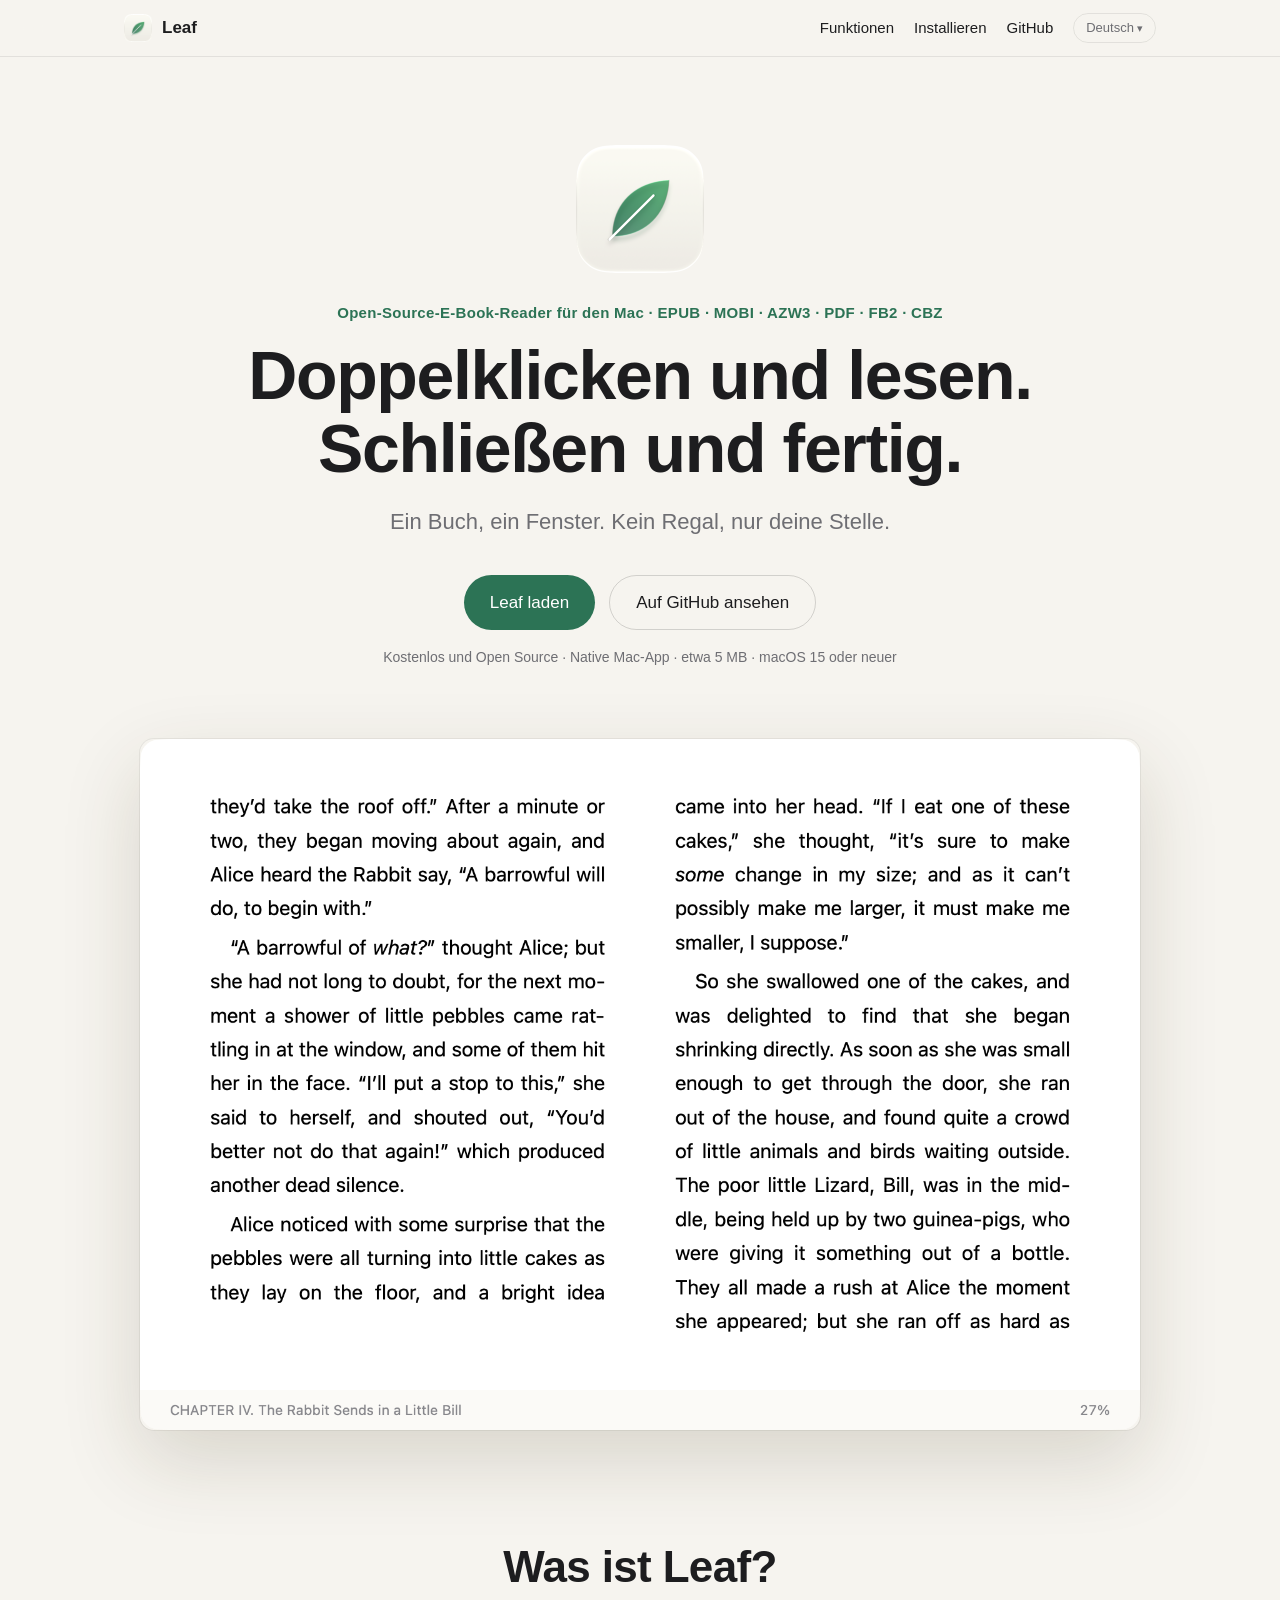
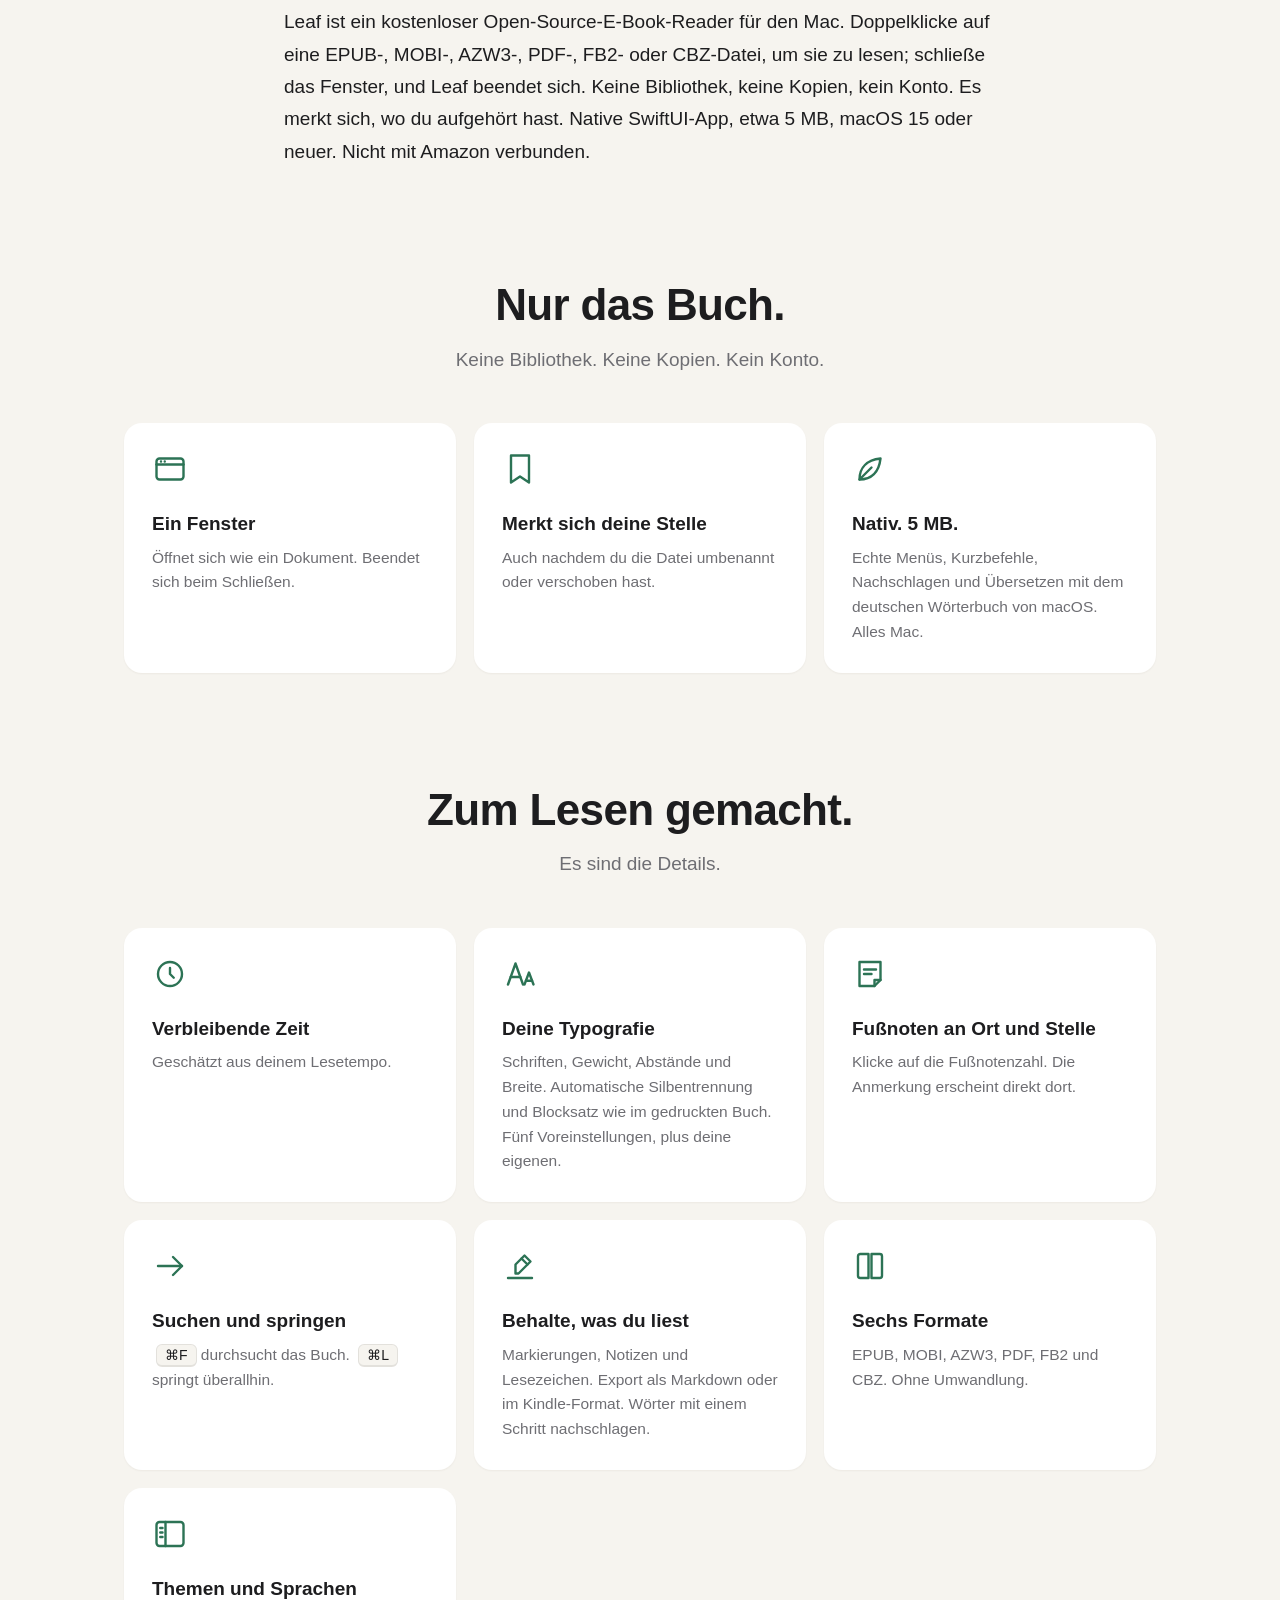
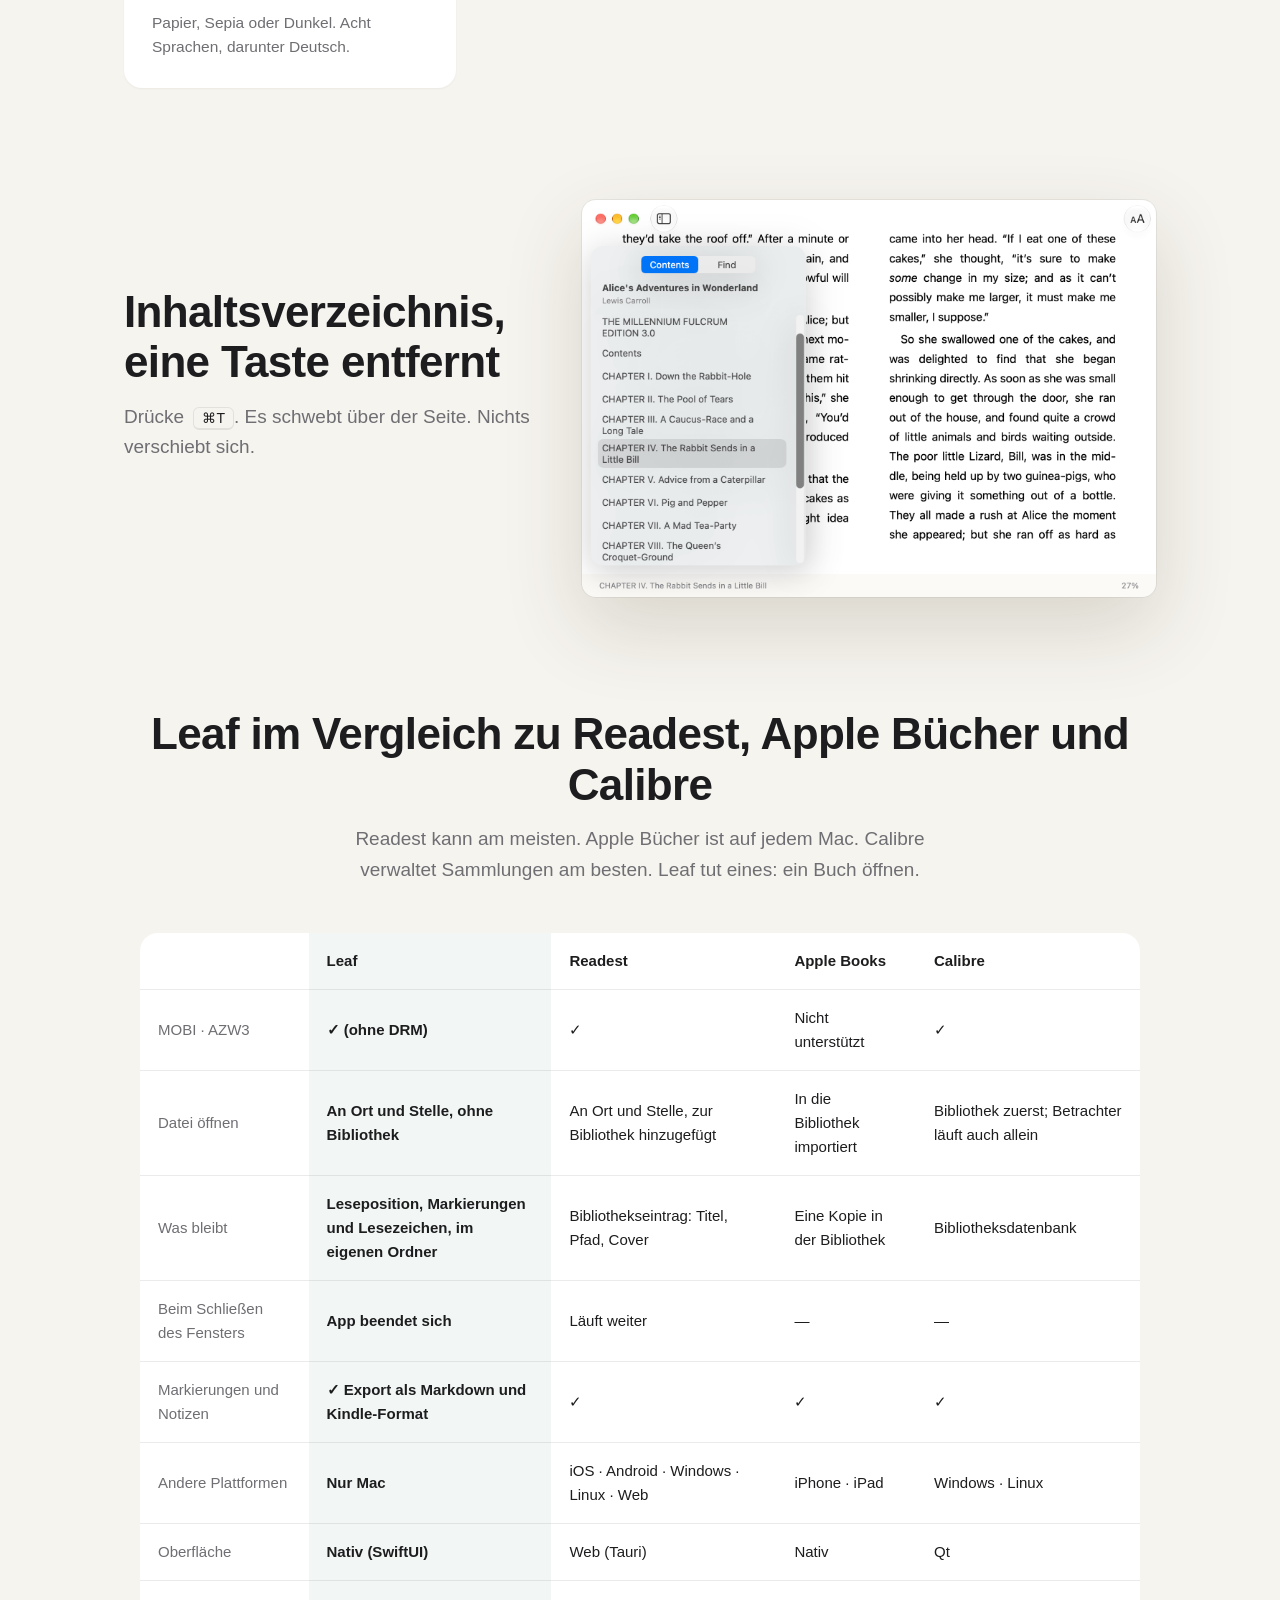
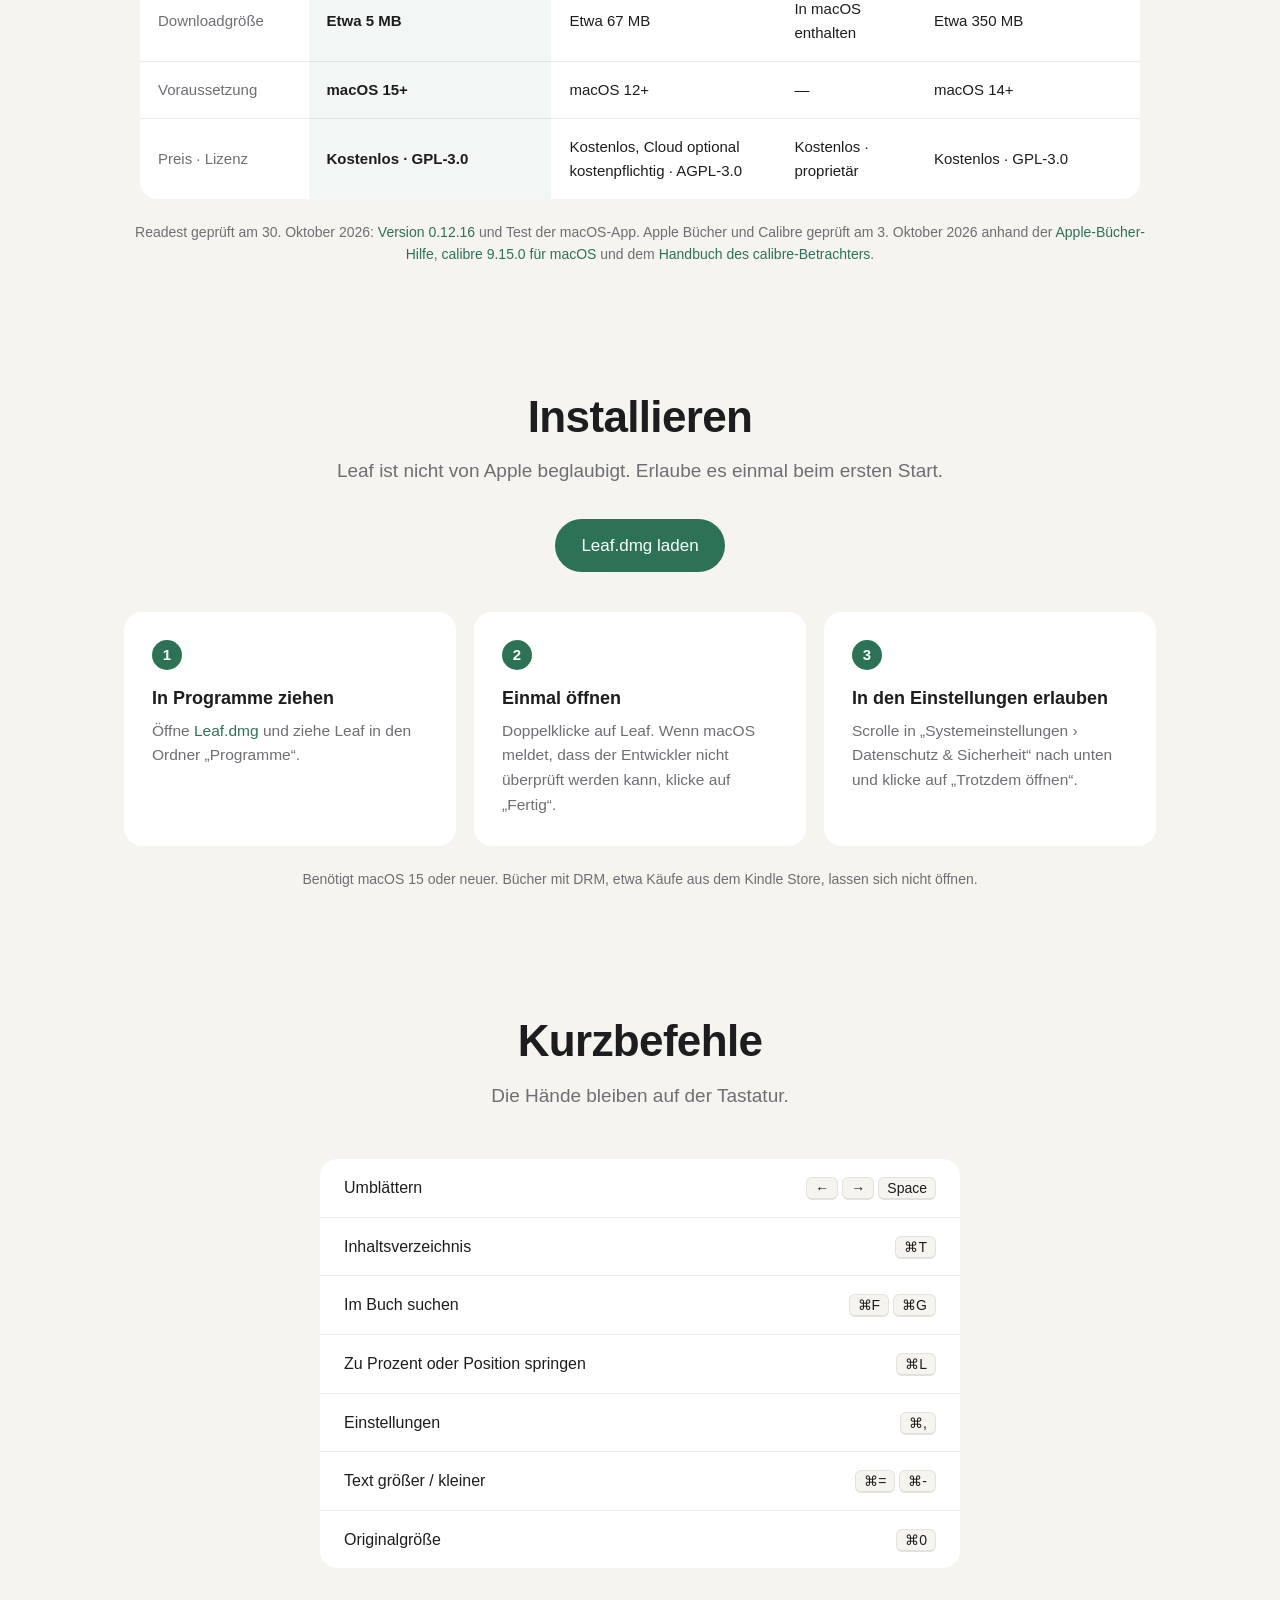
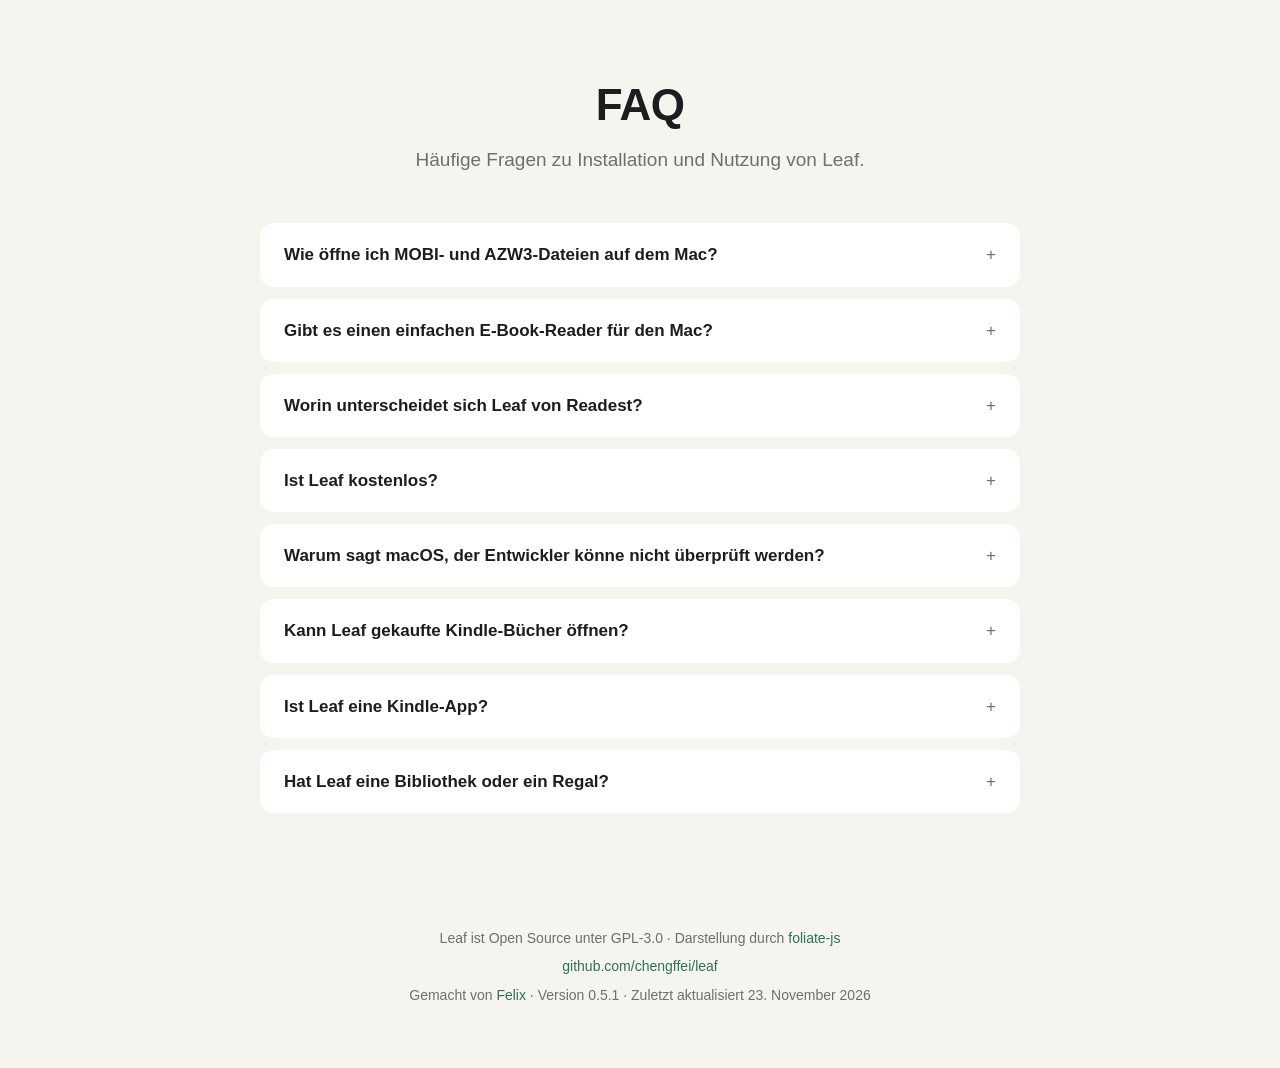
==== docs/de/index.html @ 4fb14656 "Website in eight languages Translations live in scripts/site/i18n, keyed by the English string; each" ====
<!doctype html>
<html lang="de">
<head>
<meta charset="utf-8">
<meta name="viewport" content="width=device-width, initial-scale=1">
<title>Leaf — Kostenloser EPUB-, MOBI- und AZW3-Reader für den Mac, ohne Bibliothek</title>
<meta name="description" content="Kostenloser Open-Source-E-Book-Reader für den Mac. EPUB, MOBI, AZW3, PDF, FB2 oder CBZ per Doppelklick lesen; Fenster schließen, fertig. Keine Bibliothek, kein Konto. Nativ, etwa 5 MB.">
<link rel="canonical" href="https://chengffei.github.io/leaf/de/">
<link rel="alternate" hreflang="en" href="https://chengffei.github.io/leaf/">
<link rel="alternate" hreflang="zh-Hans" href="https://chengffei.github.io/leaf/zh/">
<link rel="alternate" hreflang="zh-Hant" href="https://chengffei.github.io/leaf/zh-hant/">
<link rel="alternate" hreflang="ja" href="https://chengffei.github.io/leaf/ja/">
<link rel="alternate" hreflang="ko" href="https://chengffei.github.io/leaf/ko/">
<link rel="alternate" hreflang="fr" href="https://chengffei.github.io/leaf/fr/">
<link rel="alternate" hreflang="de" href="https://chengffei.github.io/leaf/de/">
<link rel="alternate" hreflang="es" href="https://chengffei.github.io/leaf/es/">
<link rel="alternate" hreflang="x-default" href="https://chengffei.github.io/leaf/">
<link rel="alternate" type="text/plain" title="llms.txt" href="https://chengffei.github.io/leaf/llms.txt">
<meta name="theme-color" content="#f6f4ef">
<meta property="og:type" content="website">
<meta property="og:site_name" content="Leaf">
<meta property="og:url" content="https://chengffei.github.io/leaf/de/">
<meta property="og:title" content="Leaf — Kostenloser EPUB-, MOBI- und AZW3-Reader für den Mac, ohne Bibliothek">
<meta property="og:description" content="Doppelklicken und lesen. Schließen und fertig. Ein kleiner nativer E-Book-Reader für den Mac. Kostenlos und Open Source.">
<meta property="og:image" content="https://chengffei.github.io/leaf/images/og.png">
<meta property="og:image:width" content="1200">
<meta property="og:image:height" content="630">
<meta property="og:image:alt" content="Leaf showing a book in two-column layout">
<meta property="og:locale" content="de_DE">
<meta property="og:locale:alternate" content="en_US">
<meta property="og:locale:alternate" content="zh_CN">
<meta property="og:locale:alternate" content="zh_TW">
<meta property="og:locale:alternate" content="ja_JP">
<meta property="og:locale:alternate" content="ko_KR">
<meta property="og:locale:alternate" content="fr_FR">
<meta property="og:locale:alternate" content="es_ES">
<meta name="twitter:card" content="summary_large_image">
<meta name="twitter:title" content="Leaf — Kostenloser EPUB-, MOBI- und AZW3-Reader für den Mac, ohne Bibliothek">
<meta name="twitter:description" content="Doppelklicken und lesen. Schließen und fertig. Ein kleiner nativer E-Book-Reader für den Mac. Kostenlos und Open Source.">
<meta name="twitter:image" content="https://chengffei.github.io/leaf/images/og.png">
<link rel="icon" type="image/png" sizes="64x64" href="../images/favicon.png">
<link rel="apple-touch-icon" href="../images/apple-touch-icon.png">
<script type="application/ld+json">
{
  "@context": "https://schema.org",
  "@type": "SoftwareApplication",
  "name": "Leaf",
  "description": "Kostenloser Open-Source-E-Book-Reader für den Mac: EPUB, MOBI, AZW3, PDF, FB2 und CBZ. Keine Bibliothek, kein Konto.",
  "applicationCategory": "ProductivityApplication",
  "applicationSubCategory": "Ebook reader",
  "operatingSystem": "macOS 15 or later",
  "softwareVersion": "0.5.1",
  "dateModified": "2026-11-23",
  "inLanguage": "de",
  "url": "https://chengffei.github.io/leaf/de/",
  "downloadUrl": "https://github.com/chengffei/leaf/releases/latest/download/Leaf.dmg",
  "fileFormat": [
    "application/epub+zip",
    "application/x-mobipocket-ebook",
    "application/vnd.amazon.mobi8-ebook",
    "application/pdf",
    "application/x-fictionbook+xml",
    "application/vnd.comicbook+zip"
  ],
  "screenshot": "https://chengffei.github.io/leaf/images/reading.png",
  "image": "https://chengffei.github.io/leaf/images/icon.png",
  "license": "https://www.gnu.org/licenses/gpl-3.0.html",
  "isAccessibleForFree": true,
  "offers": {
    "@type": "Offer",
    "price": "0",
    "priceCurrency": "USD"
  },
  "author": {
    "@type": "Person",
    "name": "Felix",
    "url": "https://github.com/chengffei"
  },
  "codeRepository": "https://github.com/chengffei/leaf"
}
</script>
<script type="application/ld+json">
{
  "@context": "https://schema.org",
  "@type": "FAQPage",
  "inLanguage": "de",
  "mainEntity": [
    {
      "@type": "Question",
      "name": "Wie öffne ich MOBI- und AZW3-Dateien auf dem Mac?",
      "acceptedAnswer": {
        "@type": "Answer",
        "text": "Installiere Leaf, dann doppelklicke die Datei im Finder oder wähle per Rechtsklick „Öffnen mit › Leaf“. Die Datei muss DRM-frei sein."
      }
    },
    {
      "@type": "Question",
      "name": "Gibt es einen einfachen E-Book-Reader für den Mac?",
      "acceptedAnswer": {
        "@type": "Answer",
        "text": "Leaf öffnet DRM-freie EPUB-, MOBI- und AZW3-Dateien sowie PDF, FB2 und CBZ, jedes Buch in einem eigenen Fenster. Es zeigt die verbleibende Zeit nach deinem Lesetempo, Positionsnummern, Typografie-Voreinstellungen, Fußnoten an Ort und Stelle und die Suche im Buch; du kannst markieren, Notizen machen, Lesezeichen setzen und alles exportieren. Fenster schließen, und es beendet sich. Kein Store, kein Konto."
      }
    },
    {
      "@type": "Question",
      "name": "Worin unterscheidet sich Leaf von Readest?",
      "acceptedAnswer": {
        "@type": "Answer",
        "text": "Readest ist plattformübergreifend, mit Bibliothek, Synchronisierung und Vorlesen. Leaf gibt es nur für den Mac und tut bewusst weniger: keine Bibliothek, keine Synchronisierung, und es beendet sich, wenn du das Buch schließt. Leseposition, Markierungen und Lesezeichen liegen im eigenen Ordner, nie in der Buchdatei. Etwa 5 MB statt 67 MB."
      }
    },
    {
      "@type": "Question",
      "name": "Ist Leaf kostenlos?",
      "acceptedAnswer": {
        "@type": "Answer",
        "text": "Ja. Leaf ist kostenlos und Open Source unter der GPL-3.0."
      }
    },
    {
      "@type": "Question",
      "name": "Warum sagt macOS, der Entwickler könne nicht überprüft werden?",
      "acceptedAnswer": {
        "@type": "Answer",
        "text": "Leaf ist nicht von Apple beglaubigt. Öffne es einmal, schließe die Warnung, dann gehe zu „Systemeinstellungen › Datenschutz & Sicherheit“ und klicke auf „Trotzdem öffnen“. Das ist nur einmal nötig."
      }
    },
    {
      "@type": "Question",
      "name": "Kann Leaf gekaufte Kindle-Bücher öffnen?",
      "acceptedAnswer": {
        "@type": "Answer",
        "text": "Nur DRM-freie Dateien. Bücher aus dem Kindle Store haben meist DRM, und Leaf kann sie nicht öffnen."
      }
    },
    {
      "@type": "Question",
      "name": "Ist Leaf eine Kindle-App?",
      "acceptedAnswer": {
        "@type": "Answer",
        "text": "Nein. Leaf ist ein unabhängiges Open-Source-Projekt ohne Verbindung zu Amazon. Es öffnet DRM-freie EPUB-, MOBI- und AZW3-Dateien auf dem Mac, ohne Store und ohne Konto."
      }
    },
    {
      "@type": "Question",
      "name": "Hat Leaf eine Bibliothek oder ein Regal?",
      "acceptedAnswer": {
        "@type": "Answer",
        "text": "Nein. Leaf öffnet Bücher dort, wo sie liegen, ohne Import und ohne Kopie. Leaf selbst merkt sich nur die Stelle in jedem Buch; wie bei jeder Mac-Dokument-App listet macOS zuletzt benutzte Dateien unter „Ablage › Benutzte Dokumente“."
      }
    }
  ]
}
</script>
<style>
  :root {
    --paper: #f6f4ef;
    --card: #ffffff;
    --ink: #1d1d1f;
    --muted: #6e6e73;
    --line: rgba(0, 0, 0, .08);
    --green: #2c7355;
    --green-hover: #245f46;
    --radius: 18px;
    color-scheme: light;
  }
  * { box-sizing: border-box; }
  html { -webkit-text-size-adjust: 100%; }
  body {
    margin: 0;
    background: var(--paper);
    color: var(--ink);
    font: 17px/1.6 -apple-system, BlinkMacSystemFont, "SF Pro Text", "PingFang SC", "Helvetica Neue", sans-serif;
    -webkit-font-smoothing: antialiased;
  }
  a { color: var(--green); text-decoration: none; }
  a:hover { text-decoration: underline; }
  img { max-width: 100%; height: auto; display: block; }


  .wrap { max-width: 1080px; margin: 0 auto; padding: 0 24px; }

  nav {
    position: sticky; top: 0; z-index: 10;
    background: rgba(246, 244, 239, .82);
    -webkit-backdrop-filter: saturate(180%) blur(20px);
    backdrop-filter: saturate(180%) blur(20px);
    border-bottom: 1px solid var(--line);
  }
  nav .wrap { display: flex; align-items: center; justify-content: space-between; height: 56px; }
  .brand { display: flex; align-items: center; gap: 10px; font-weight: 600; color: var(--ink); }
  .brand:hover { text-decoration: none; }
  .brand img { width: 28px; height: 28px; }
  .nav-links { display: flex; align-items: center; gap: 20px; font-size: 15px; }
  .nav-links a { color: var(--ink); }
  .lang-toggle {
    display: inline-block; text-decoration: none;
    font: inherit; font-size: 13px; color: var(--muted);
    background: none; border: 1px solid var(--line); border-radius: 999px;
    padding: 4px 12px; cursor: pointer;
  }
  .lang-toggle:hover { color: var(--ink); border-color: rgba(0,0,0,.18); }
  /* 语言菜单：<details> 下拉，不靠 JS；当前语言作标题 */
  .langs { position: relative; }
  .langs summary { list-style: none; }
  .langs summary::-webkit-details-marker { display: none; }
  .langs summary::after { content: " ▾"; font-size: 11px; }
  .langs-menu {
    position: absolute; right: 0; top: calc(100% + 8px); z-index: 20; min-width: 140px;
    display: flex; flex-direction: column; padding: 6px;
    background: #fff; border: 1px solid var(--line); border-radius: 12px;
    box-shadow: 0 10px 32px rgba(0,0,0,.12);
  }
  .langs-menu a { display: block; padding: 7px 12px; border-radius: 8px; font-size: 14px; white-space: nowrap; }
  .langs-menu a:hover { background: var(--alt, #f5f5f7); text-decoration: none; }

  .hero { text-align: center; padding: 88px 24px 56px; }
  .hero .icon { width: 128px; height: 128px; margin: 0 auto 28px; }
  .narrow { max-width: 760px; }
  .definition { font-size: 19px; line-height: 1.7; margin: 0; text-align: left; }
  .table-scroll { overflow-x: auto; }
  table.compare { max-width: 1000px; }
  table.compare th { padding: 16px 24px; text-align: left; font-size: 15px; border-bottom: 1px solid var(--line); }
  table.compare td { text-align: left; color: var(--ink); font-size: 15px; }
  table.compare td:first-child { color: var(--muted); }
  table.compare th:nth-child(2), table.compare td:nth-child(2) { background: rgba(44, 115, 85, .06); font-weight: 600; }
  table.compare th, table.compare td { padding-left: 18px; padding-right: 18px; }
  .eyebrow { margin: 0 0 14px; font-size: 15px; font-weight: 600; letter-spacing: .02em; color: var(--green); }
  .faq { max-width: 760px; margin: 0 auto; }
  .faq details { background: var(--card); border-radius: 14px; padding: 18px 24px; margin-bottom: 12px; }
  .faq summary { cursor: pointer; font-weight: 600; font-size: 17px; list-style: none; }
  .faq summary::-webkit-details-marker { display: none; }
  .faq summary::after { content: "+"; float: right; color: var(--muted); font-weight: 400; }
  .faq details[open] summary::after { content: "–"; }
  .faq p { margin: 10px 0 0; color: var(--muted); font-size: 16px; }
  h1 {
    font-size: clamp(40px, 7vw, 68px); line-height: 1.08; letter-spacing: -.02em;
    margin: 0 0 18px; font-weight: 700;
  }
  .lead { font-size: clamp(18px, 2.4vw, 22px); color: var(--muted); margin: 0 auto 36px; max-width: 640px; }
  .actions { display: flex; gap: 14px; justify-content: center; flex-wrap: wrap; }
  .btn {
    display: inline-flex; align-items: center; gap: 8px;
    padding: 13px 26px; border-radius: 999px; font-size: 17px; font-weight: 500;
  }
  .btn:hover { text-decoration: none; }
  .btn-primary { background: var(--green); color: #fff; }
  .btn-primary:hover { background: var(--green-hover); }
  .btn-secondary { color: var(--ink); border: 1px solid rgba(0,0,0,.15); }
  .btn-secondary:hover { background: rgba(0,0,0,.03); }
  .meta { margin-top: 16px; font-size: 14px; color: var(--muted); }

  .shot {
    margin: 0 auto; max-width: 1000px;
    border-radius: 14px; overflow: hidden;
    box-shadow: 0 30px 80px rgba(60, 48, 20, .16), 0 0 0 1px rgba(0,0,0,.06);
    background: transparent; /* 截图自带窗口圆角（透明角） */
  }

  section.wrap { padding-top: 112px; }
  h2 {
    font-size: clamp(30px, 4.4vw, 44px); line-height: 1.15; letter-spacing: -.015em;
    margin: 0 0 14px; text-align: center; font-weight: 700;
  }
  .section-lead { text-align: center; color: var(--muted); margin: 0 auto 48px; max-width: 620px; font-size: 19px; }

  .grid { display: grid; grid-template-columns: repeat(3, 1fr); gap: 18px; }
  .card {
    background: var(--card); border-radius: var(--radius); padding: 28px;
    box-shadow: 0 1px 2px rgba(60, 48, 20, .05);
  }
  .card .glyph { width: 36px; height: 36px; color: var(--green); margin-bottom: 14px; }
  .card h3 { margin: 0 0 6px; font-size: 19px; }
  .card p { margin: 0; color: var(--muted); font-size: 15.5px; }

  .split { display: grid; grid-template-columns: 1fr 1.4fr; gap: 48px; align-items: center; }
  .split h2, .split .section-lead { text-align: left; margin-left: 0; }

  .steps { counter-reset: step; display: grid; grid-template-columns: repeat(3, 1fr); gap: 18px; }
  .step { background: var(--card); border-radius: var(--radius); padding: 28px; position: relative; }
  .step::before {
    counter-increment: step; content: counter(step);
    display: grid; place-items: center; width: 30px; height: 30px; border-radius: 50%;
    background: var(--green); color: #fff; font-weight: 600; font-size: 15px; margin-bottom: 14px;
  }
  .step h3 { margin: 0 0 6px; font-size: 18px; }
  .step p { margin: 0; color: var(--muted); font-size: 15.5px; }
  .install-download { margin: -16px 0 40px; }
  .note { text-align: center; color: var(--muted); font-size: 14px; margin-top: 22px; }

  table { width: 100%; max-width: 640px; margin: 0 auto; border-collapse: collapse; background: var(--card); border-radius: var(--radius); overflow: hidden; }
  td { padding: 16px 24px; border-bottom: 1px solid var(--line); font-size: 16px; }
  tr:last-child td { border-bottom: none; }
  td:last-child { text-align: right; color: var(--muted); }
  kbd {
    font: 500 14px -apple-system, BlinkMacSystemFont, sans-serif; color: var(--ink);
    background: var(--paper); border: 1px solid var(--line); border-bottom-width: 2px;
    border-radius: 6px; padding: 2px 8px; margin-left: 4px;
  }

  footer.wrap { padding-top: 96px; padding-bottom: 56px; text-align: center; color: var(--muted); font-size: 14px; }
  footer p { margin: 6px 0; }

  @media (max-width: 820px) {
    .grid, .steps { grid-template-columns: 1fr; }
    .split { grid-template-columns: 1fr; gap: 28px; }
    .split h2, .split .section-lead { text-align: center; margin-left: auto; }
    .hero { padding: 56px 24px 40px; }
    section.wrap { padding-top: 80px; }
    .nav-links .hide-sm { display: none; }
    td { padding: 14px 16px; }
  }
</style>
</head>
<body>

<nav>
  <div class="wrap">
    <a class="brand" href="#"><img src="../images/favicon.png" width="28" height="28" alt="">Leaf</a>
    <div class="nav-links">
      <a class="hide-sm" href="#features">Funktionen</a>
      <a class="hide-sm" href="#install">Installieren</a>
      <a href="https://github.com/chengffei/leaf">GitHub</a>
      <details class="langs"><summary class="lang-toggle" aria-label="Language">Deutsch</summary><div class="langs-menu"><a href="../" hreflang="en" lang="en">English</a><a href="../zh/" hreflang="zh-Hans" lang="zh-Hans">简体中文</a><a href="../zh-hant/" hreflang="zh-Hant" lang="zh-Hant">繁體中文</a><a href="../ja/" hreflang="ja" lang="ja">日本語</a><a href="../ko/" hreflang="ko" lang="ko">한국어</a><a href="../fr/" hreflang="fr" lang="fr">Français</a><a href="../es/" hreflang="es" lang="es">Español</a></div></details>
    </div>
  </div>
</nav>

<header class="hero wrap">
  <img class="icon" src="../images/icon-256.png" width="128" height="128" alt="Leaf app icon">
  <p class="eyebrow">Open-Source-E-Book-Reader für den Mac · EPUB · MOBI · AZW3 · PDF · FB2 · CBZ</p>
  <h1>Doppelklicken und lesen. Schließen und fertig.</h1>
  <p class="lead">
    
    Ein Buch, ein Fenster. Kein Regal, nur deine Stelle.
  </p>
  <div class="actions">
    <a class="btn btn-primary" href="https://github.com/chengffei/leaf/releases/latest/download/Leaf.dmg">
      Leaf laden
    </a>
    <a class="btn btn-secondary" href="https://github.com/chengffei/leaf">
      Auf GitHub ansehen
    </a>
  </div>
  <p class="meta">
    
    Kostenlos und Open Source · Native Mac-App · etwa 5 MB · macOS 15 oder neuer
  </p>
</header>

<div class="wrap">
  <div class="shot">
    <img src="../images/reading.png" width="1600" height="1106" alt="Leaf reading an EPUB book on Mac in two-column layout" loading="eager">
  </div>
</div>

<section id="about" class="wrap narrow">
  <h2>Was ist Leaf?</h2>
  <p class="definition">
    Leaf ist ein kostenloser Open-Source-E-Book-Reader für den Mac. Doppelklicke auf eine EPUB-, MOBI-, AZW3-, PDF-, FB2- oder CBZ-Datei, um sie zu lesen; schließe das Fenster, und Leaf beendet sich. Keine Bibliothek, keine Kopien, kein Konto. Es merkt sich, wo du aufgehört hast. Native SwiftUI-App, etwa 5 MB, macOS 15 oder neuer. Nicht mit Amazon verbunden.
    
  </p>
</section>

<section id="features" class="wrap">
  <h2>Nur das Buch.</h2>
  <p class="section-lead">
    
    Keine Bibliothek. Keine Kopien. Kein Konto.
  </p>
  <div class="grid">
    <div class="card">
      <svg class="glyph" viewBox="0 0 24 24" fill="none" stroke="currentColor" stroke-width="1.6" stroke-linecap="round" stroke-linejoin="round"><rect x="3" y="5" width="18" height="14" rx="2"/><path d="M3 9h18"/><path d="M6 7h.01M8.5 7h.01"/></svg>
      <h3>Ein Fenster</h3>
      <p>Öffnet sich wie ein Dokument. Beendet sich beim Schließen.</p>
    </div>
    <div class="card">
      <svg class="glyph" viewBox="0 0 24 24" fill="none" stroke="currentColor" stroke-width="1.6" stroke-linecap="round" stroke-linejoin="round"><path d="M6 3h12v18l-6-4-6 4z"/></svg>
      <h3>Merkt sich deine Stelle</h3>
      <p>Auch nachdem du die Datei umbenannt oder verschoben hast.</p>
    </div>
    <div class="card">
      <svg class="glyph" viewBox="0 0 24 24" fill="none" stroke="currentColor" stroke-width="1.6" stroke-linecap="round" stroke-linejoin="round"><path d="M5 19c0-8 5-13 14-14-1 9-6 14-14 14z"/><path d="M5 19 13 11"/></svg>
      <h3>Nativ. 5 MB.</h3>
      <p>Echte Menüs, Kurzbefehle, Nachschlagen und Übersetzen mit dem deutschen Wörterbuch von macOS. Alles Mac.</p>
    </div>
  </div>
</section>

<section id="reading" class="wrap">
  <h2>Zum Lesen gemacht.</h2>
  <p class="section-lead">
    
    Es sind die Details.
  </p>
  <div class="grid">
    <div class="card">
      <svg class="glyph" viewBox="0 0 24 24" fill="none" stroke="currentColor" stroke-width="1.6" stroke-linecap="round" stroke-linejoin="round"><circle cx="12" cy="12" r="8"/><path d="M12 8v4l2.5 2.5"/></svg>
      <h3>Verbleibende Zeit</h3>
      <p>Geschätzt aus deinem Lesetempo.</p>
    </div>
    <div class="card">
      <svg class="glyph" viewBox="0 0 24 24" fill="none" stroke="currentColor" stroke-width="1.6" stroke-linecap="round" stroke-linejoin="round"><path d="M4 19 9 5l5 14"/><path d="M5.8 14h6.4"/><path d="M15 19l3-8 3 8"/><path d="M16 16.5h4"/></svg>
      <h3>Deine Typografie</h3>
      <p>Schriften, Gewicht, Abstände und Breite. Automatische Silbentrennung und Blocksatz wie im gedruckten Buch. Fünf Voreinstellungen, plus deine eigenen.</p>
    </div>
    <div class="card">
      <svg class="glyph" viewBox="0 0 24 24" fill="none" stroke="currentColor" stroke-width="1.6" stroke-linecap="round" stroke-linejoin="round"><path d="M5 4h14v12l-4 4H5z"/><path d="M15 20v-4h4"/><path d="M8 9h8M8 12h5"/></svg>
      <h3>Fußnoten an Ort und Stelle</h3>
      <p>Klicke auf die Fußnotenzahl. Die Anmerkung erscheint direkt dort.</p>
    </div>
    <div class="card">
      <svg class="glyph" viewBox="0 0 24 24" fill="none" stroke="currentColor" stroke-width="1.6" stroke-linecap="round" stroke-linejoin="round"><path d="M4 12h16"/><path d="M14 6l6 6-6 6"/></svg>
      <h3>Suchen und springen</h3>
      <p><kbd>⌘F</kbd> durchsucht das Buch. <kbd>⌘L</kbd> springt überallhin.</p>
    </div>
    <div class="card">
      <svg class="glyph" viewBox="0 0 24 24" fill="none" stroke="currentColor" stroke-width="1.6" stroke-linecap="round" stroke-linejoin="round"><path d="M9 11l4-4 4 4-6 6H9z"/><path d="M13 7l2-2 4 4-2 2"/><path d="M4 20h16"/></svg>
      <h3>Behalte, was du liest</h3>
      <p>Markierungen, Notizen und Lesezeichen. Export als Markdown oder im Kindle-Format. Wörter mit einem Schritt nachschlagen.</p>
    </div>
    <div class="card">
      <svg class="glyph" viewBox="0 0 24 24" fill="none" stroke="currentColor" stroke-width="1.6" stroke-linecap="round" stroke-linejoin="round"><path d="M4 5.5A1.5 1.5 0 0 1 5.5 4H11v16H5.5A1.5 1.5 0 0 1 4 18.5z"/><path d="M20 5.5A1.5 1.5 0 0 0 18.5 4H13v16h5.5a1.5 1.5 0 0 0 1.5-1.5z"/></svg>
      <h3>Sechs Formate</h3>
      <p>EPUB, MOBI, AZW3, PDF, FB2 und CBZ. Ohne Umwandlung.</p>
    </div>
    <div class="card">
      <svg class="glyph" viewBox="0 0 24 24" fill="none" stroke="currentColor" stroke-width="1.6" stroke-linecap="round" stroke-linejoin="round"><rect x="3" y="4" width="18" height="16" rx="2"/><path d="M9 4v16"/><path d="M5.5 8h1.5M5.5 11h1.5M5.5 14h1.5"/></svg>
      <h3>Themen und Sprachen</h3>
      <p>Papier, Sepia oder Dunkel. Acht Sprachen, darunter Deutsch.</p>
    </div>
  </div>
</section>

<section class="wrap">
  <div class="split">
    <div>
      <h2>Inhaltsverzeichnis, eine Taste entfernt</h2>
      <p class="section-lead">
        
        Drücke <kbd>⌘T</kbd>. Es schwebt über der Seite. Nichts verschiebt sich.
      </p>
    </div>
    <div class="shot">
      <img src="../images/toc.png" width="1600" height="1106" alt="Leaf floating table of contents panel on macOS" loading="lazy">
    </div>
  </div>
</section>

<section id="compare" class="wrap">
  <h2>Leaf im Vergleich zu Readest, Apple Bücher und Calibre</h2>
  <p class="section-lead">
    Readest kann am meisten. Apple Bücher ist auf jedem Mac. Calibre verwaltet Sammlungen am besten. Leaf tut eines: ein Buch öffnen.
    
  </p>
  <div class="table-scroll">
  <table class="compare">
    <thead><tr><th></th><th>Leaf</th><th>Readest</th><th>Apple Books</th><th>Calibre</th></tr></thead>
    <tbody>
      <tr><td>MOBI · AZW3</td><td>✓ (ohne DRM)</td><td>✓</td><td>Nicht unterstützt</td><td>✓</td></tr>
      <tr><td>Datei öffnen</td><td>An Ort und Stelle, ohne Bibliothek</td><td>An Ort und Stelle, zur Bibliothek hinzugefügt</td><td>In die Bibliothek importiert</td><td>Bibliothek zuerst; Betrachter läuft auch allein</td></tr>
      <tr><td>Was bleibt</td><td>Leseposition, Markierungen und Lesezeichen, im eigenen Ordner</td><td>Bibliothekseintrag: Titel, Pfad, Cover</td><td>Eine Kopie in der Bibliothek</td><td>Bibliotheksdatenbank</td></tr>
      <tr><td>Beim Schließen des Fensters</td><td>App beendet sich</td><td>Läuft weiter</td><td>—</td><td>—</td></tr>
      <tr><td>Markierungen und Notizen</td><td>✓ Export als Markdown und Kindle-Format</td><td>✓</td><td>✓</td><td>✓</td></tr>
      <tr><td>Andere Plattformen</td><td>Nur Mac</td><td>iOS · Android · Windows · Linux · Web</td><td>iPhone · iPad</td><td>Windows · Linux</td></tr>
      <tr><td>Oberfläche</td><td>Nativ (SwiftUI)</td><td>Web (Tauri)</td><td>Nativ</td><td>Qt</td></tr>
      <tr><td>Downloadgröße</td><td>Etwa 5 MB</td><td>Etwa 67 MB</td><td>In macOS enthalten</td><td>Etwa 350 MB</td></tr>
      <tr><td>Voraussetzung</td><td>macOS 15+</td><td>macOS 12+</td><td>—</td><td>macOS 14+</td></tr>
      <tr><td>Preis · Lizenz</td><td>Kostenlos · GPL-3.0</td><td>Kostenlos, Cloud optional kostenpflichtig · AGPL-3.0</td><td>Kostenlos · proprietär</td><td>Kostenlos · GPL-3.0</td></tr>
    </tbody>
  </table>
  </div>
  <p class="note">
    Readest geprüft am 30. Oktober 2026: <a href="https://github.com/readest/readest/releases">Version 0.12.16</a> und Test der macOS-App. Apple Bücher und Calibre geprüft am 3. Oktober 2026 anhand der <a href="https://support.apple.com/guide/books/import-books-audiobooks-or-pdfs-ibkseed72068/mac">Apple-Bücher-Hilfe</a>, <a href="https://calibre-ebook.com/download_osx">calibre 9.15.0 für macOS</a> und dem <a href="https://manual.calibre-ebook.com/viewer.html">Handbuch des calibre-Betrachters</a>.
    
  </p>
</section>

<section id="install" class="wrap">
  <h2>Installieren</h2>
  <p class="section-lead">
    
    Leaf ist nicht von Apple beglaubigt. Erlaube es einmal beim ersten Start.
  </p>
  <div class="actions install-download">
    <a class="btn btn-primary" href="https://github.com/chengffei/leaf/releases/latest/download/Leaf.dmg">
      Leaf.dmg laden
    </a>
  </div>
  <div class="steps">
    <div class="step">
      <h3>In Programme ziehen</h3>
      <p>Öffne <a href="https://github.com/chengffei/leaf/releases/latest/download/Leaf.dmg">Leaf.dmg</a> und ziehe Leaf in den Ordner „Programme“.</p>
    </div>
    <div class="step">
      <h3>Einmal öffnen</h3>
      <p>Doppelklicke auf Leaf. Wenn macOS meldet, dass der Entwickler nicht überprüft werden kann, klicke auf „Fertig“.</p>
    </div>
    <div class="step">
      <h3>In den Einstellungen erlauben</h3>
      <p>Scrolle in „Systemeinstellungen › Datenschutz & Sicherheit“ nach unten und klicke auf „Trotzdem öffnen“.</p>
    </div>
  </div>
  <p class="note">
    
    Benötigt macOS 15 oder neuer. Bücher mit DRM, etwa Käufe aus dem Kindle Store, lassen sich nicht öffnen.
  </p>
</section>

<section class="wrap">
  <h2>Kurzbefehle</h2>
  <p class="section-lead">
    
    Die Hände bleiben auf der Tastatur.
  </p>
  <table>
    <tr><td>Umblättern</td><td><kbd>←</kbd><kbd>→</kbd><kbd>Space</kbd></td></tr>
    <tr><td>Inhaltsverzeichnis</td><td><kbd>⌘T</kbd></td></tr>
    <tr><td>Im Buch suchen</td><td><kbd>⌘F</kbd><kbd>⌘G</kbd></td></tr>
    <tr><td>Zu Prozent oder Position springen</td><td><kbd>⌘L</kbd></td></tr>
    <tr><td>Einstellungen</td><td><kbd>⌘,</kbd></td></tr>
    <tr><td>Text größer / kleiner</td><td><kbd>⌘=</kbd><kbd>⌘-</kbd></td></tr>
    <tr><td>Originalgröße</td><td><kbd>⌘0</kbd></td></tr>
  </table>
</section>

<section id="faq" class="wrap">
  <h2>FAQ</h2>
  <p class="section-lead">Häufige Fragen zu Installation und Nutzung von Leaf.</p>
  <div class="faq">
    <details><summary>Wie öffne ich MOBI- und AZW3-Dateien auf dem Mac?</summary><p>Installiere Leaf, dann doppelklicke die Datei im Finder oder wähle per Rechtsklick „Öffnen mit › Leaf“. Die Datei muss DRM-frei sein.</p></details>
    <details><summary>Gibt es einen einfachen E-Book-Reader für den Mac?</summary><p>Leaf öffnet DRM-freie EPUB-, MOBI- und AZW3-Dateien sowie PDF, FB2 und CBZ, jedes Buch in einem eigenen Fenster. Es zeigt die verbleibende Zeit nach deinem Lesetempo, Positionsnummern, Typografie-Voreinstellungen, Fußnoten an Ort und Stelle und die Suche im Buch; du kannst markieren, Notizen machen, Lesezeichen setzen und alles exportieren. Fenster schließen, und es beendet sich. Kein Store, kein Konto.</p></details>
    <details><summary>Worin unterscheidet sich Leaf von Readest?</summary><p>Readest ist plattformübergreifend, mit Bibliothek, Synchronisierung und Vorlesen. Leaf gibt es nur für den Mac und tut bewusst weniger: keine Bibliothek, keine Synchronisierung, und es beendet sich, wenn du das Buch schließt. Leseposition, Markierungen und Lesezeichen liegen im eigenen Ordner, nie in der Buchdatei. Etwa 5 MB statt 67 MB.</p></details>
    <details><summary>Ist Leaf kostenlos?</summary><p>Ja. Leaf ist kostenlos und Open Source unter der GPL-3.0.</p></details>
    <details><summary>Warum sagt macOS, der Entwickler könne nicht überprüft werden?</summary><p>Leaf ist nicht von Apple beglaubigt. Öffne es einmal, schließe die Warnung, dann gehe zu „Systemeinstellungen › Datenschutz & Sicherheit“ und klicke auf „Trotzdem öffnen“. Das ist nur einmal nötig.</p></details>
    <details><summary>Kann Leaf gekaufte Kindle-Bücher öffnen?</summary><p>Nur DRM-freie Dateien. Bücher aus dem Kindle Store haben meist DRM, und Leaf kann sie nicht öffnen.</p></details>
    <details><summary>Ist Leaf eine Kindle-App?</summary><p>Nein. Leaf ist ein unabhängiges Open-Source-Projekt ohne Verbindung zu Amazon. Es öffnet DRM-freie EPUB-, MOBI- und AZW3-Dateien auf dem Mac, ohne Store und ohne Konto.</p></details>
    <details><summary>Hat Leaf eine Bibliothek oder ein Regal?</summary><p>Nein. Leaf öffnet Bücher dort, wo sie liegen, ohne Import und ohne Kopie. Leaf selbst merkt sich nur die Stelle in jedem Buch; wie bei jeder Mac-Dokument-App listet macOS zuletzt benutzte Dateien unter „Ablage › Benutzte Dokumente“.</p></details>
  </div>
</section>

<footer class="wrap">
  <p>
    
    Leaf ist Open Source unter GPL-3.0 · Darstellung durch <a href="https://github.com/johnfactotum/foliate-js">foliate-js</a>
  </p>
  <p><a href="https://github.com/chengffei/leaf">github.com/chengffei/leaf</a></p>
  <p>
    Gemacht von <a href="https://github.com/chengffei">Felix</a> · Version 0.5.1 · Zuletzt aktualisiert <time datetime="2026-11-23">23. November 2026</time>
    
  </p>
</footer>

<script>
  // 语言菜单：点菜单外或选了语言就收起（<details> 自己不会）
  for (const d of document.querySelectorAll('details.langs')) {
    document.addEventListener('click', e => { if (!d.contains(e.target)) d.removeAttribute('open') })
    document.addEventListener('keydown', e => { if (e.key === 'Escape') d.removeAttribute('open') })
  }
</script>
</body>
</html>
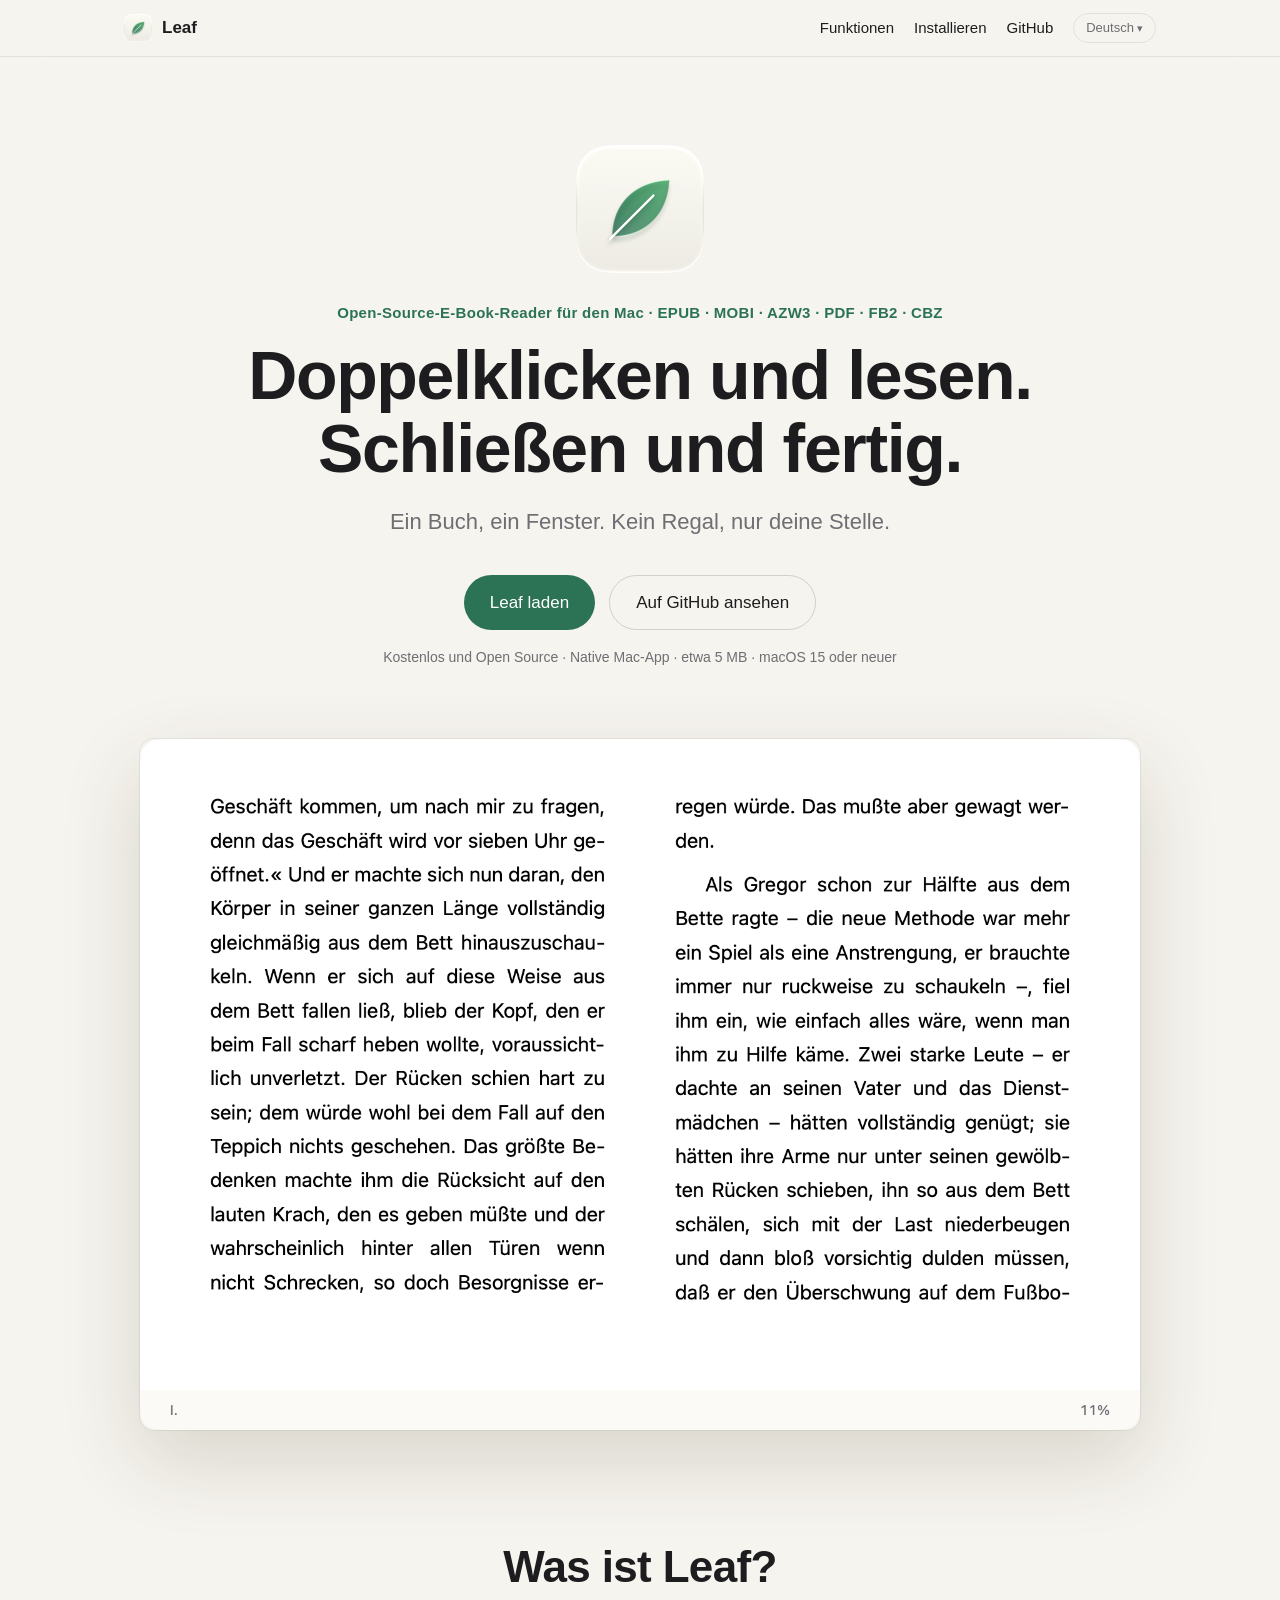
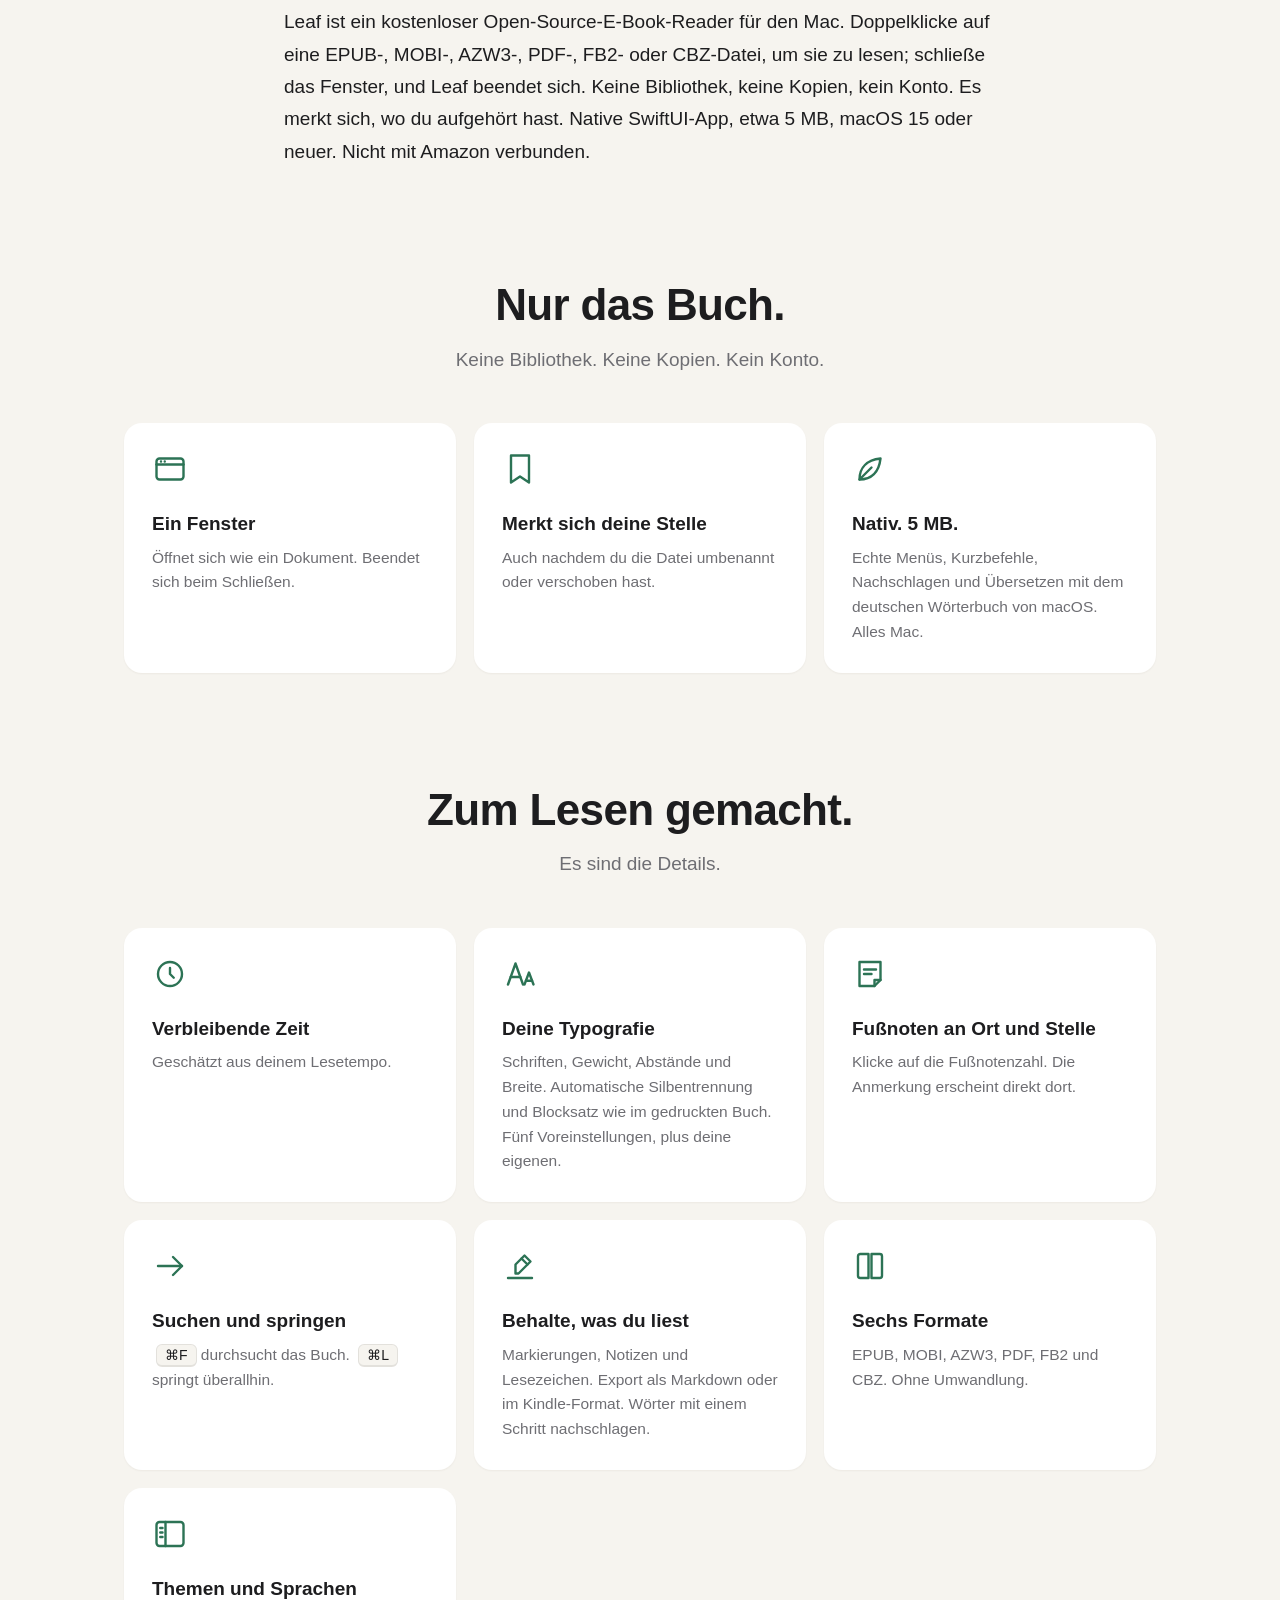
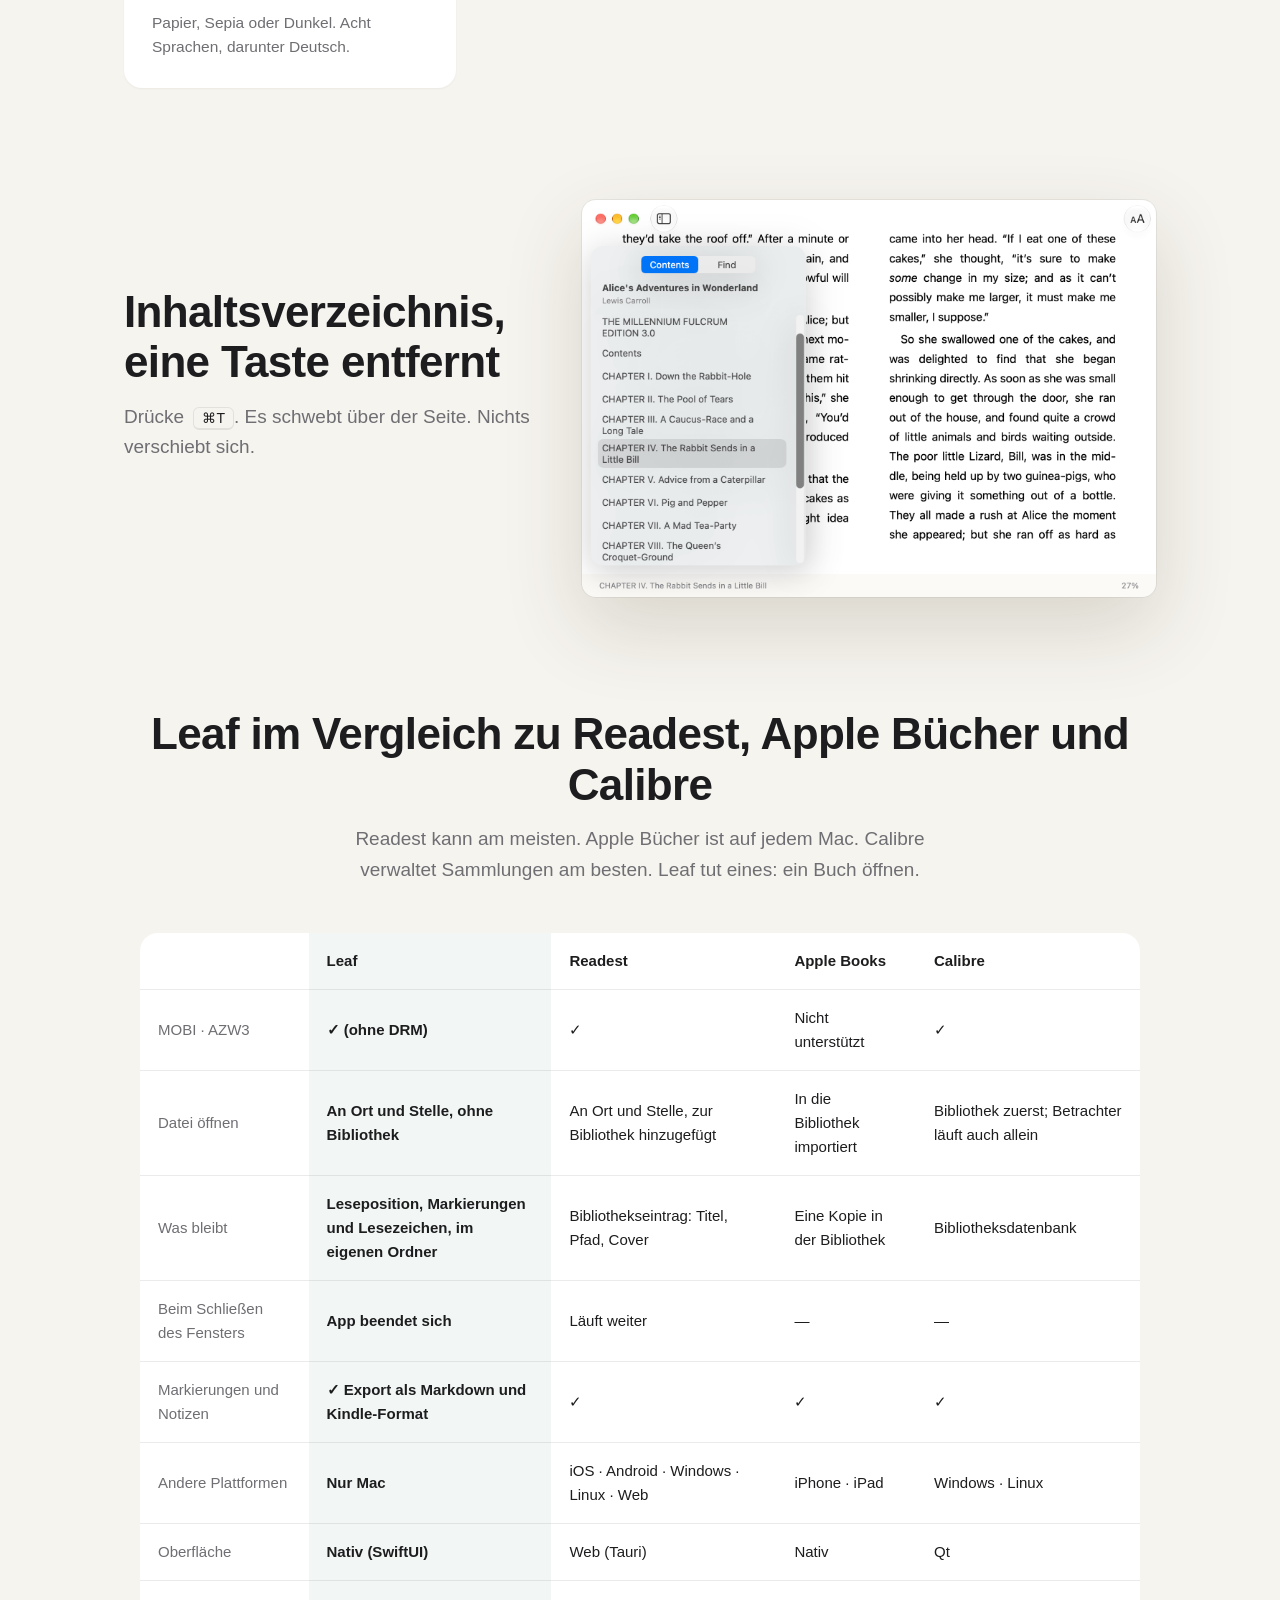
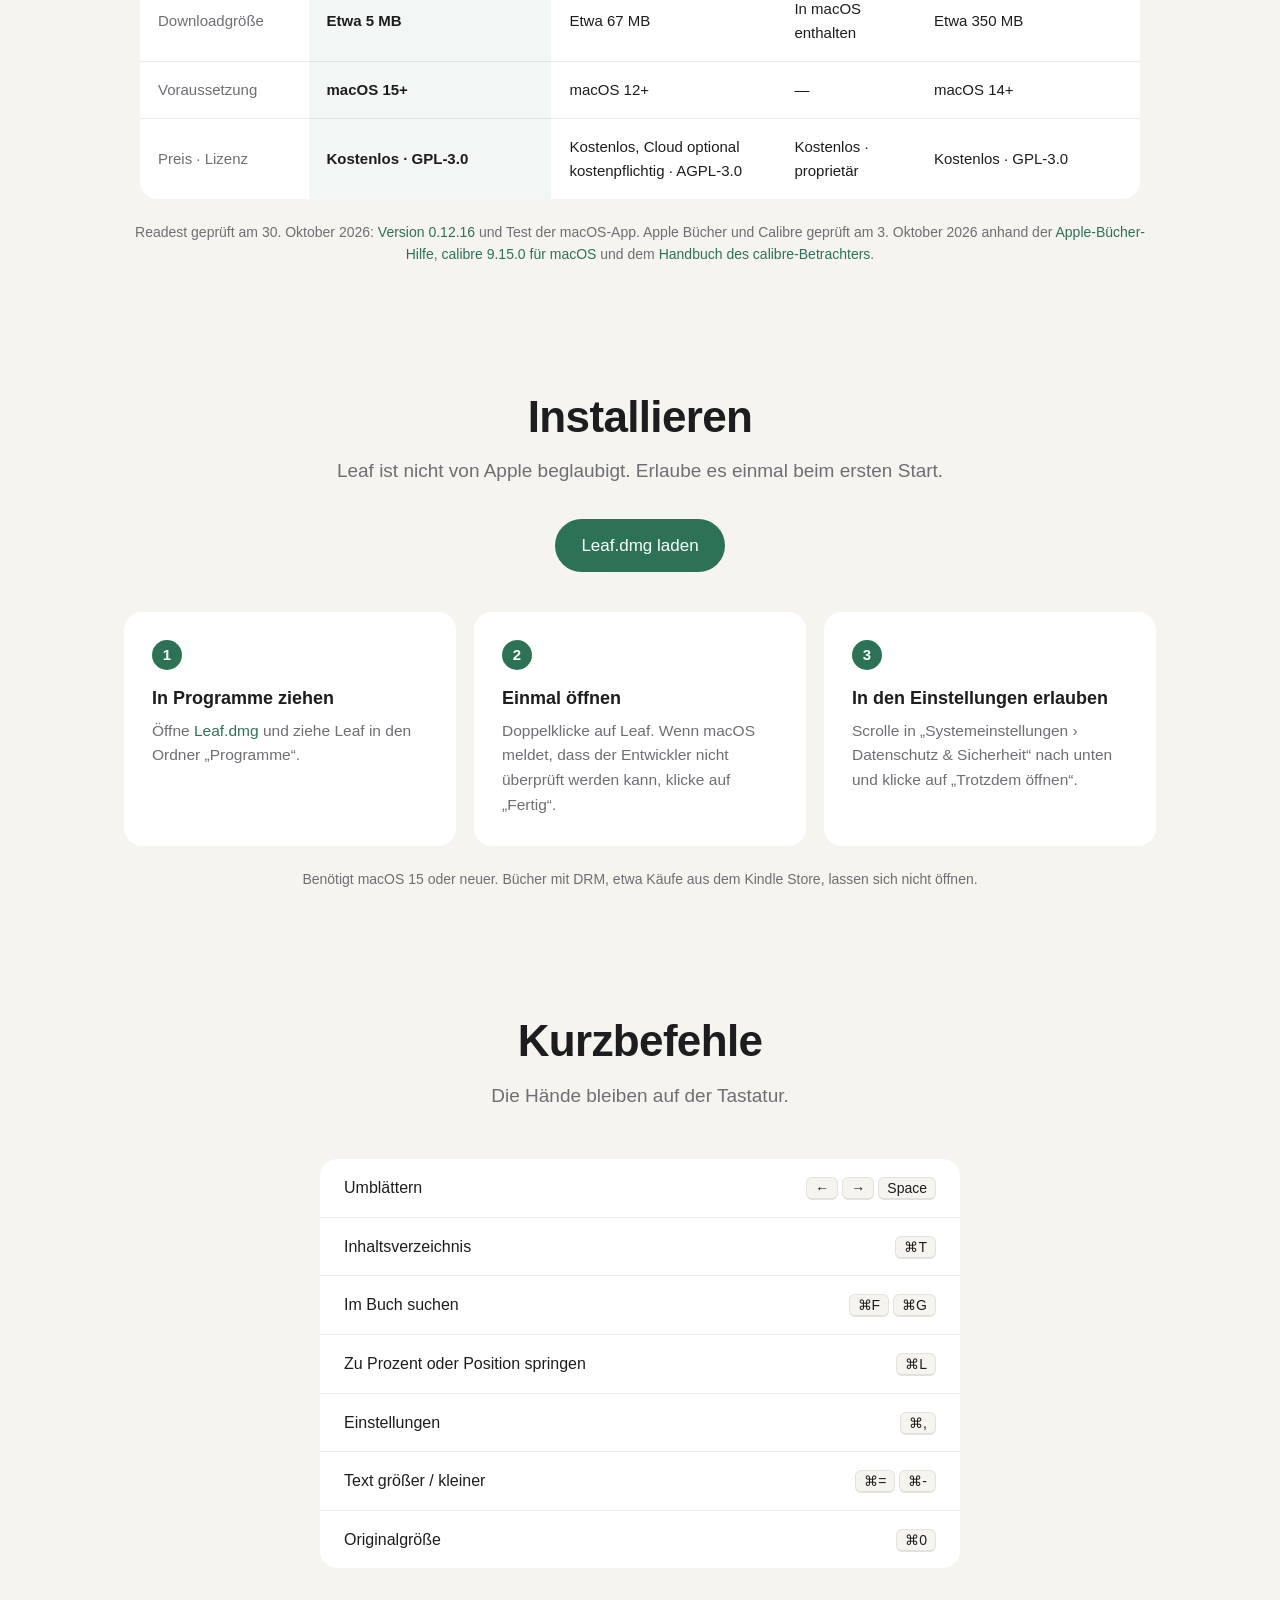
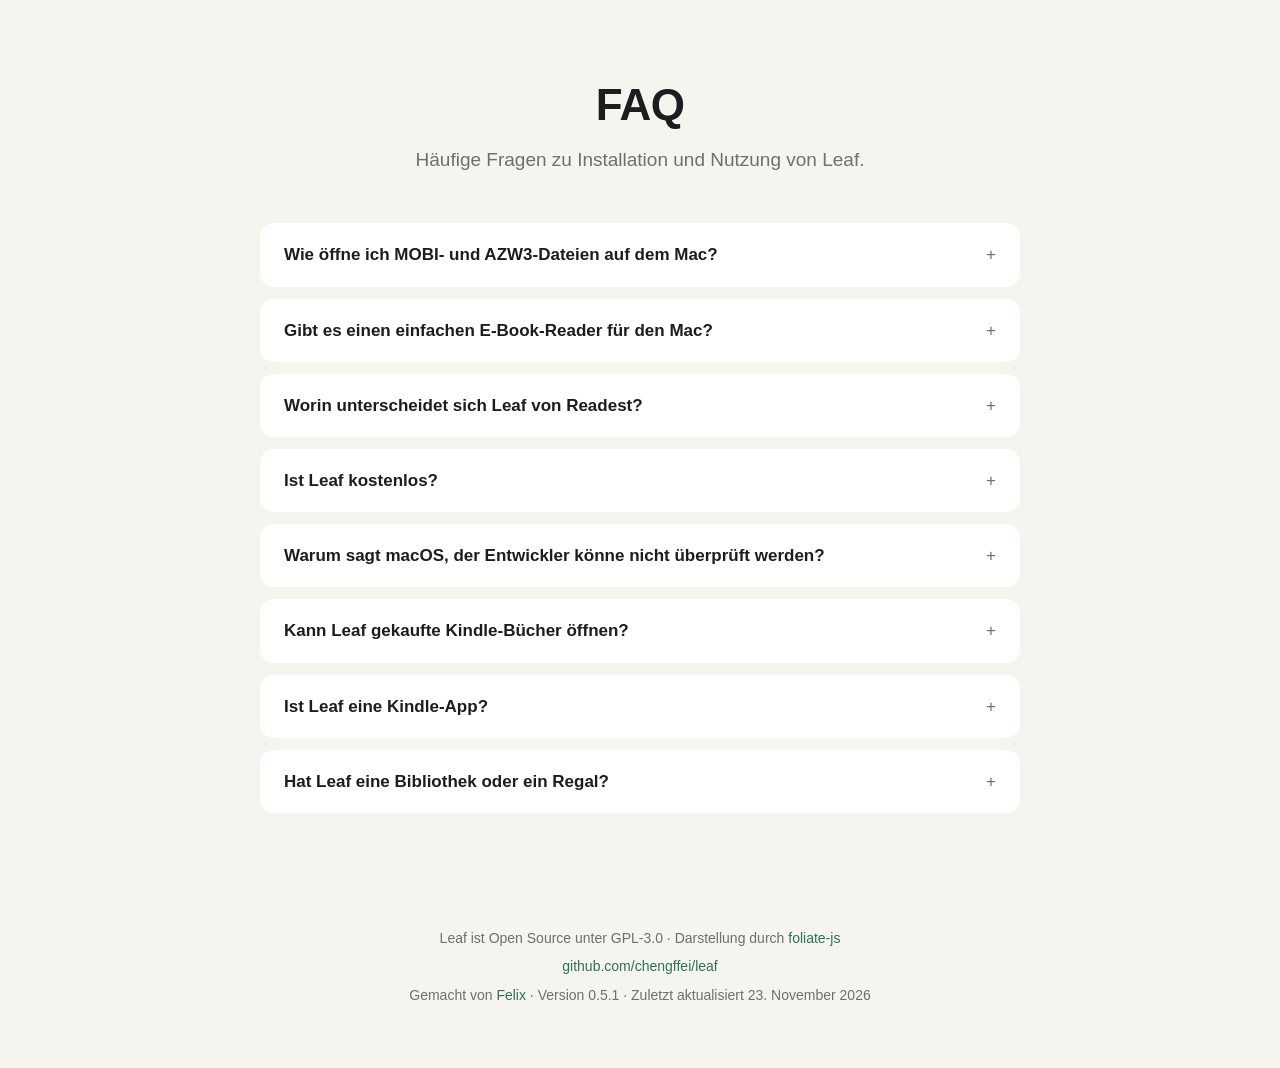
==== commit 785caff5: "Per-language hero screenshots: a public-domain classic in each language, vertical for Japanese Lu Xu" ====
--- a/docs/de/index.html
+++ b/docs/de/index.html
@@ -62,7 +62,7 @@
     "application/x-fictionbook+xml",
     "application/vnd.comicbook+zip"
   ],
-  "screenshot": "https://chengffei.github.io/leaf/images/reading.png",
+  "screenshot": "https://chengffei.github.io/leaf/images/reading-de.png",
   "image": "https://chengffei.github.io/leaf/images/icon.png",
   "license": "https://www.gnu.org/licenses/gpl-3.0.html",
   "isAccessibleForFree": true,
@@ -350,7 +350,7 @@
 
 <div class="wrap">
   <div class="shot">
-    <img src="../images/reading.png" width="1600" height="1106" alt="Leaf reading an EPUB book on Mac in two-column layout" loading="eager">
+    <img src="../images/reading-de.png" width="1600" height="1106" alt="Leaf liest Kafkas Die Verwandlung auf dem Mac, zweispaltig" loading="eager">
   </div>
 </div>
 
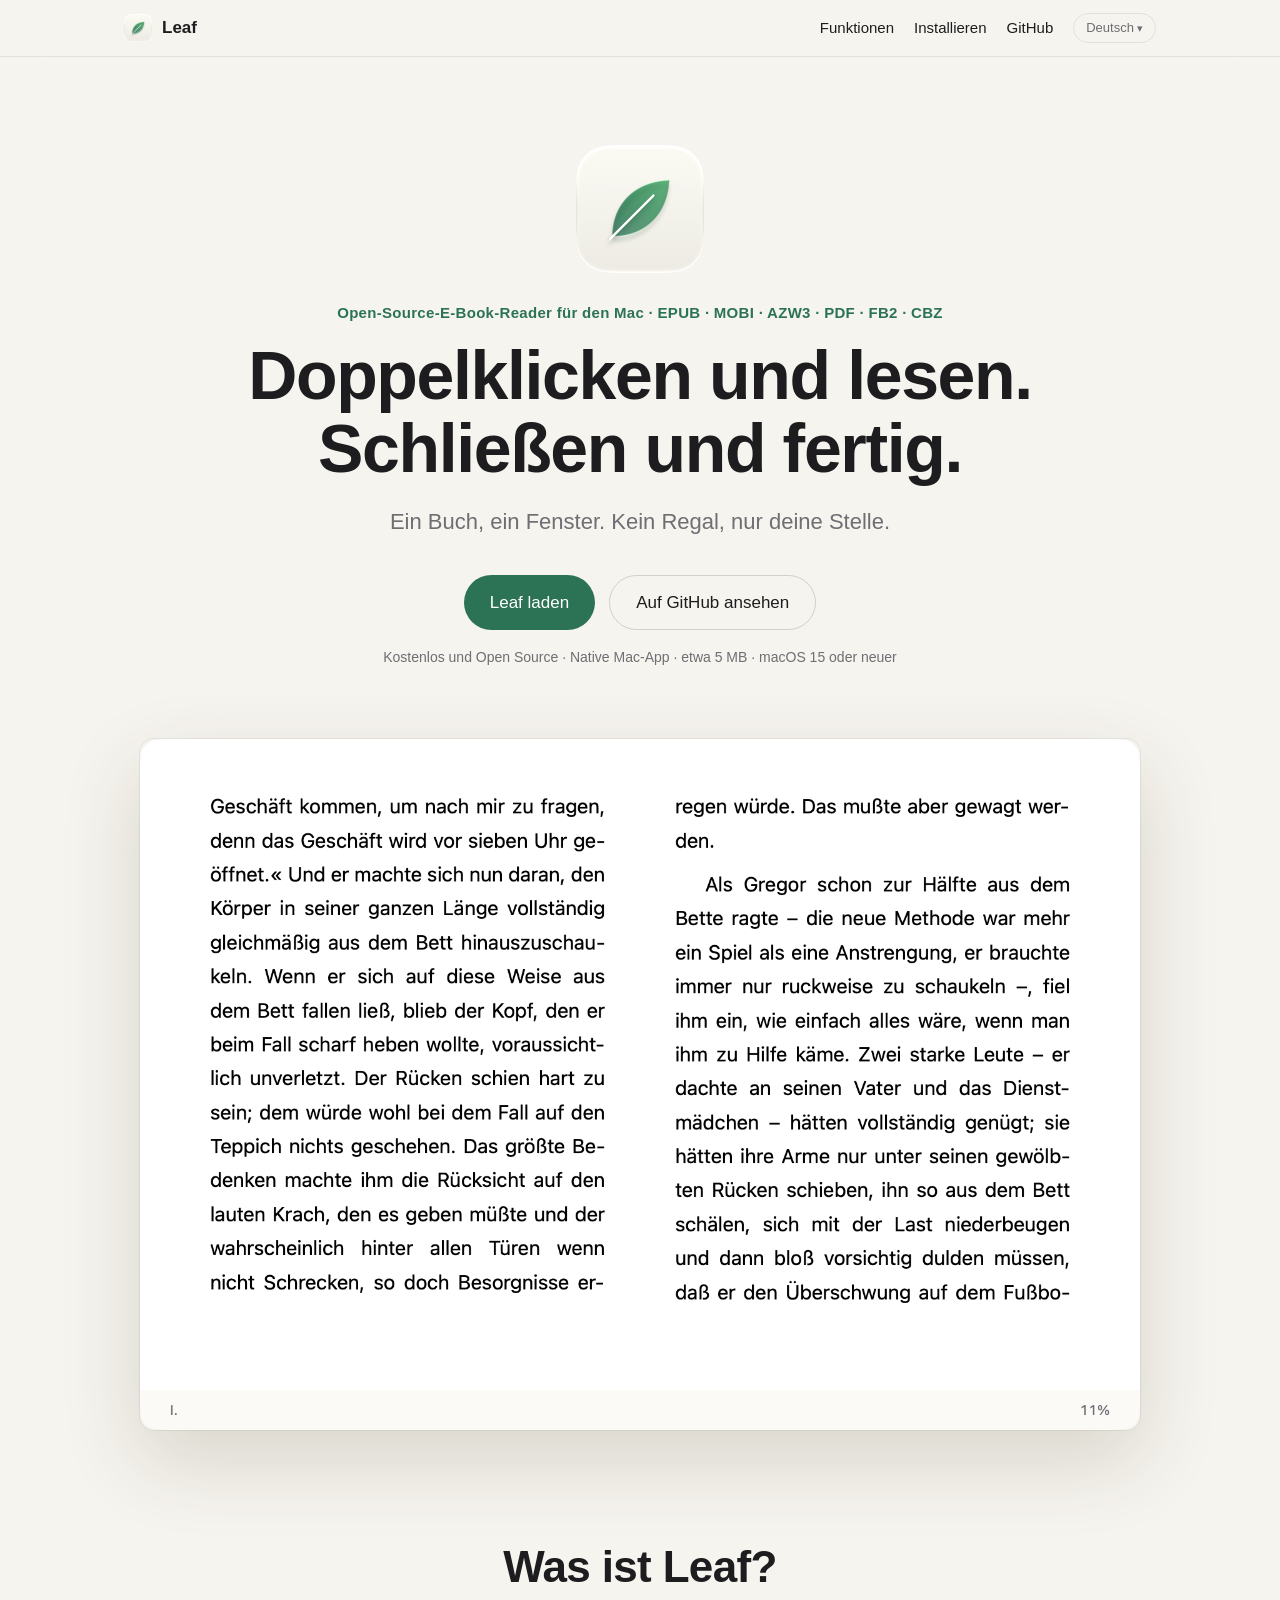
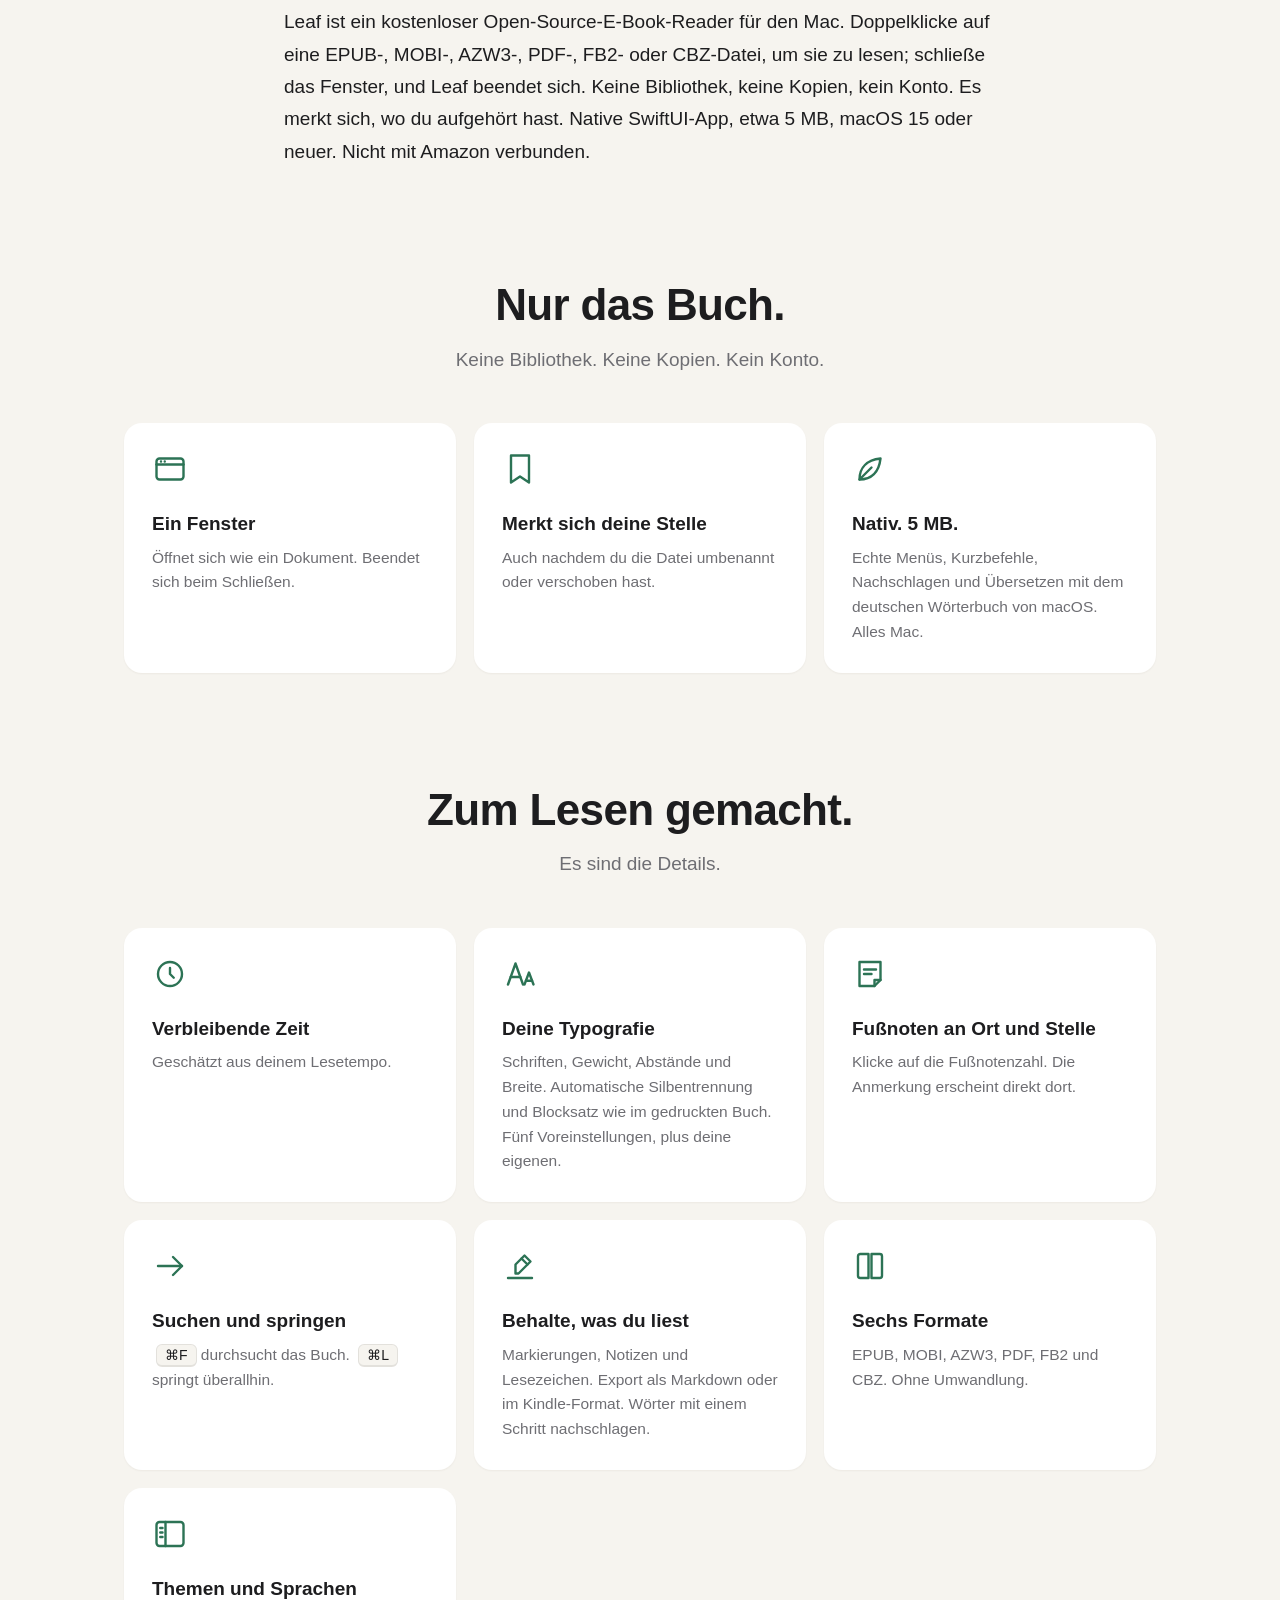
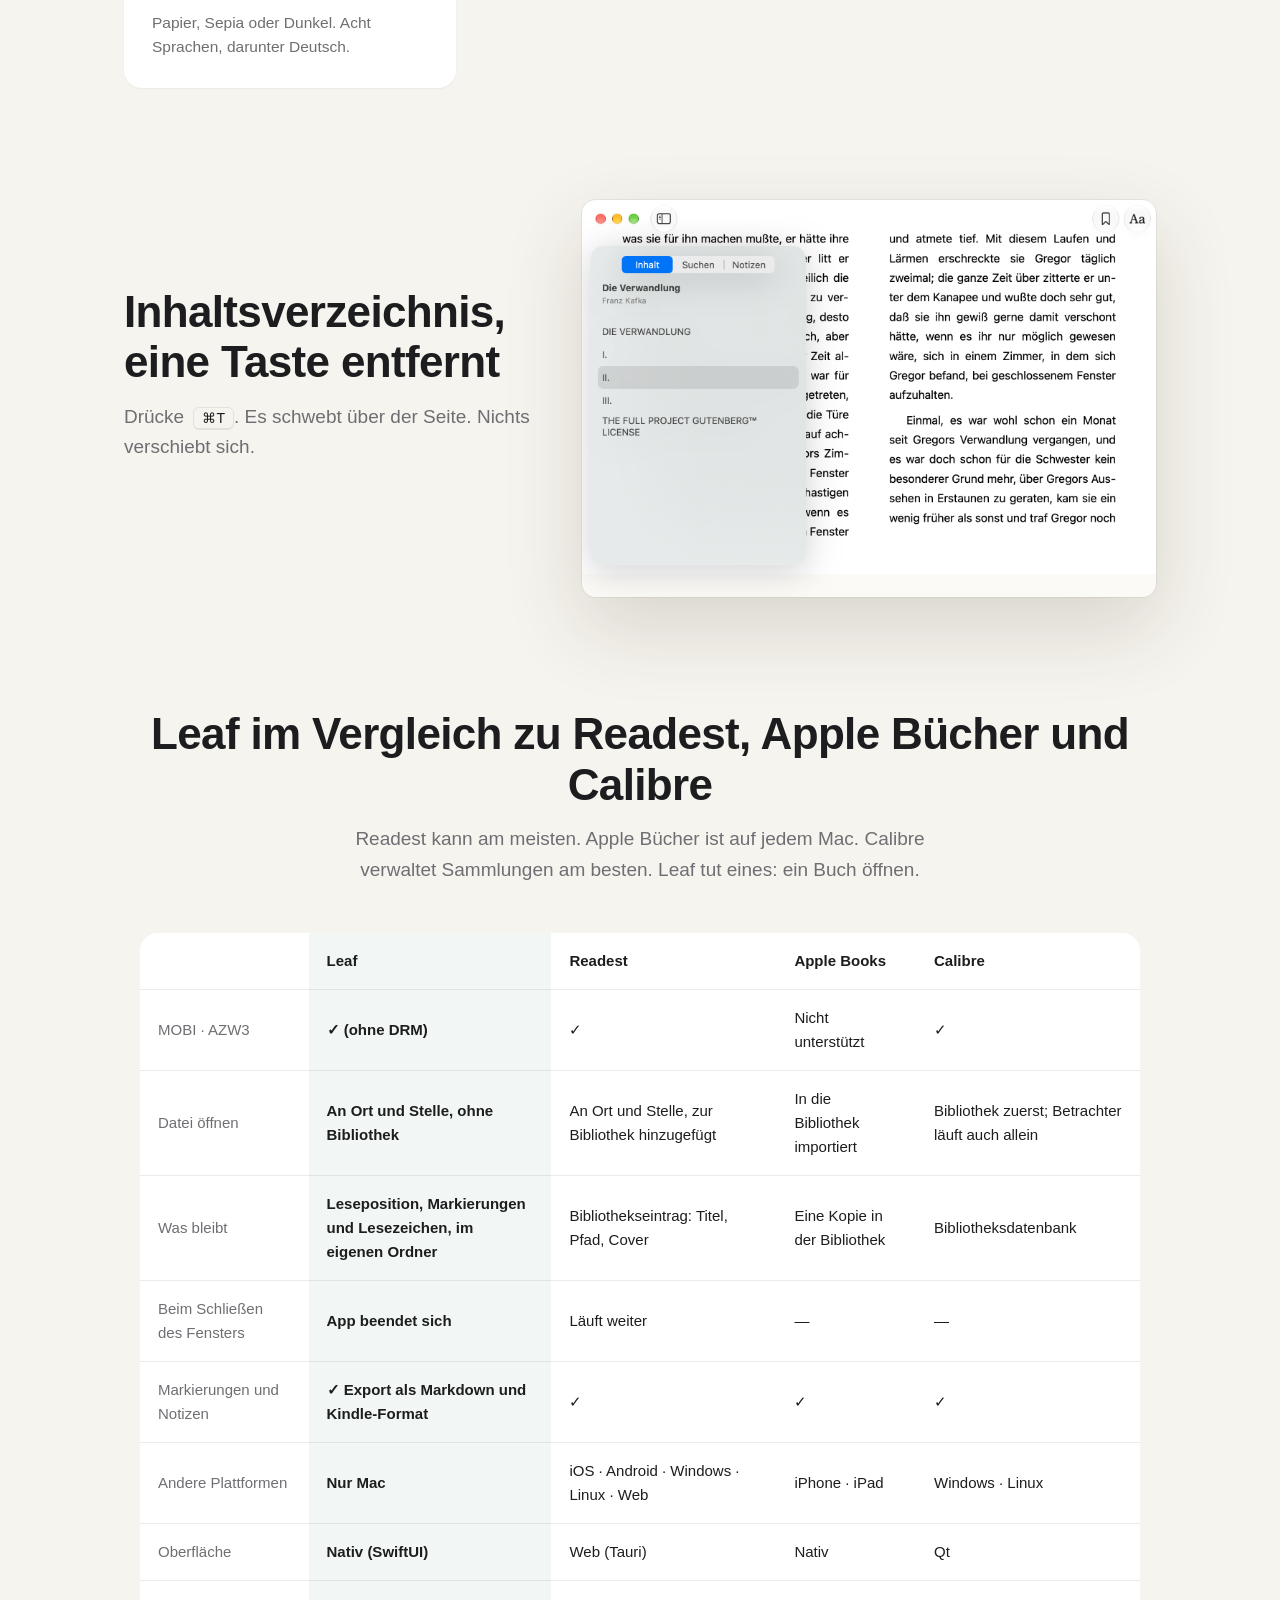
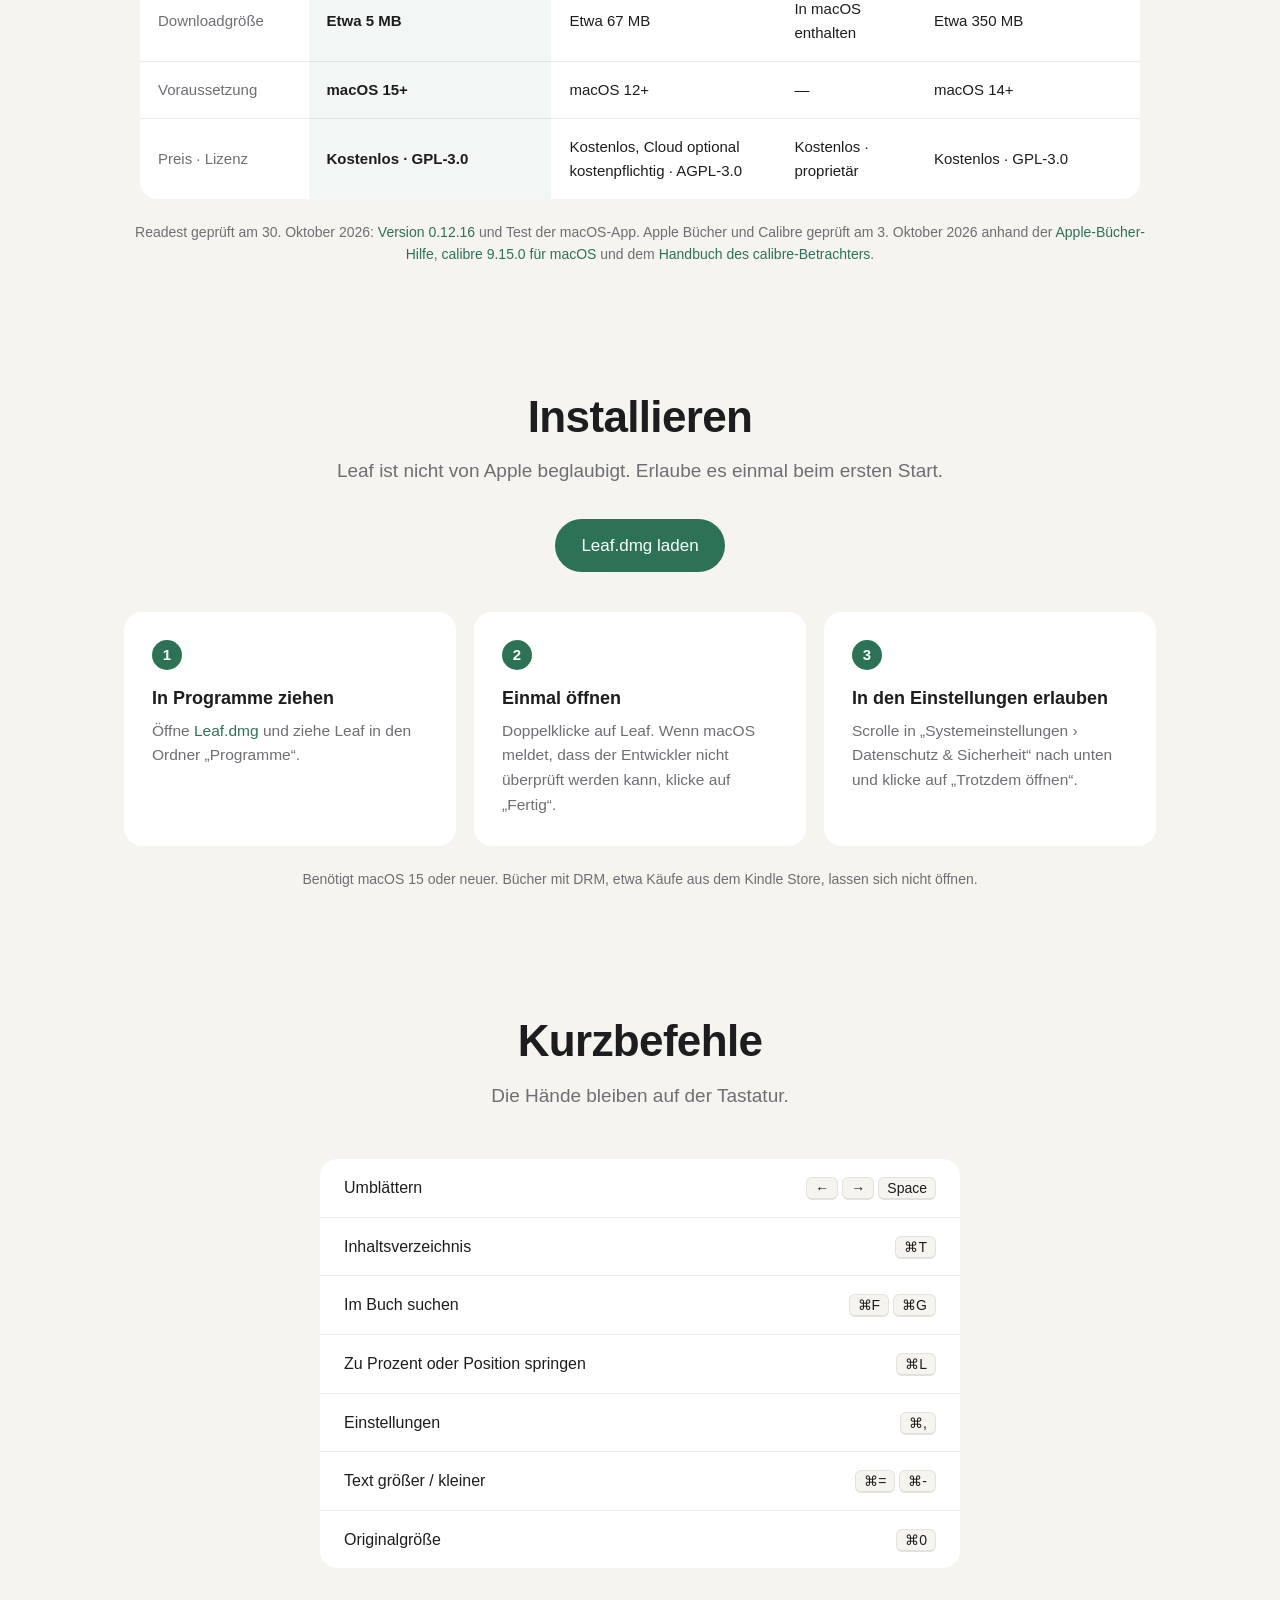
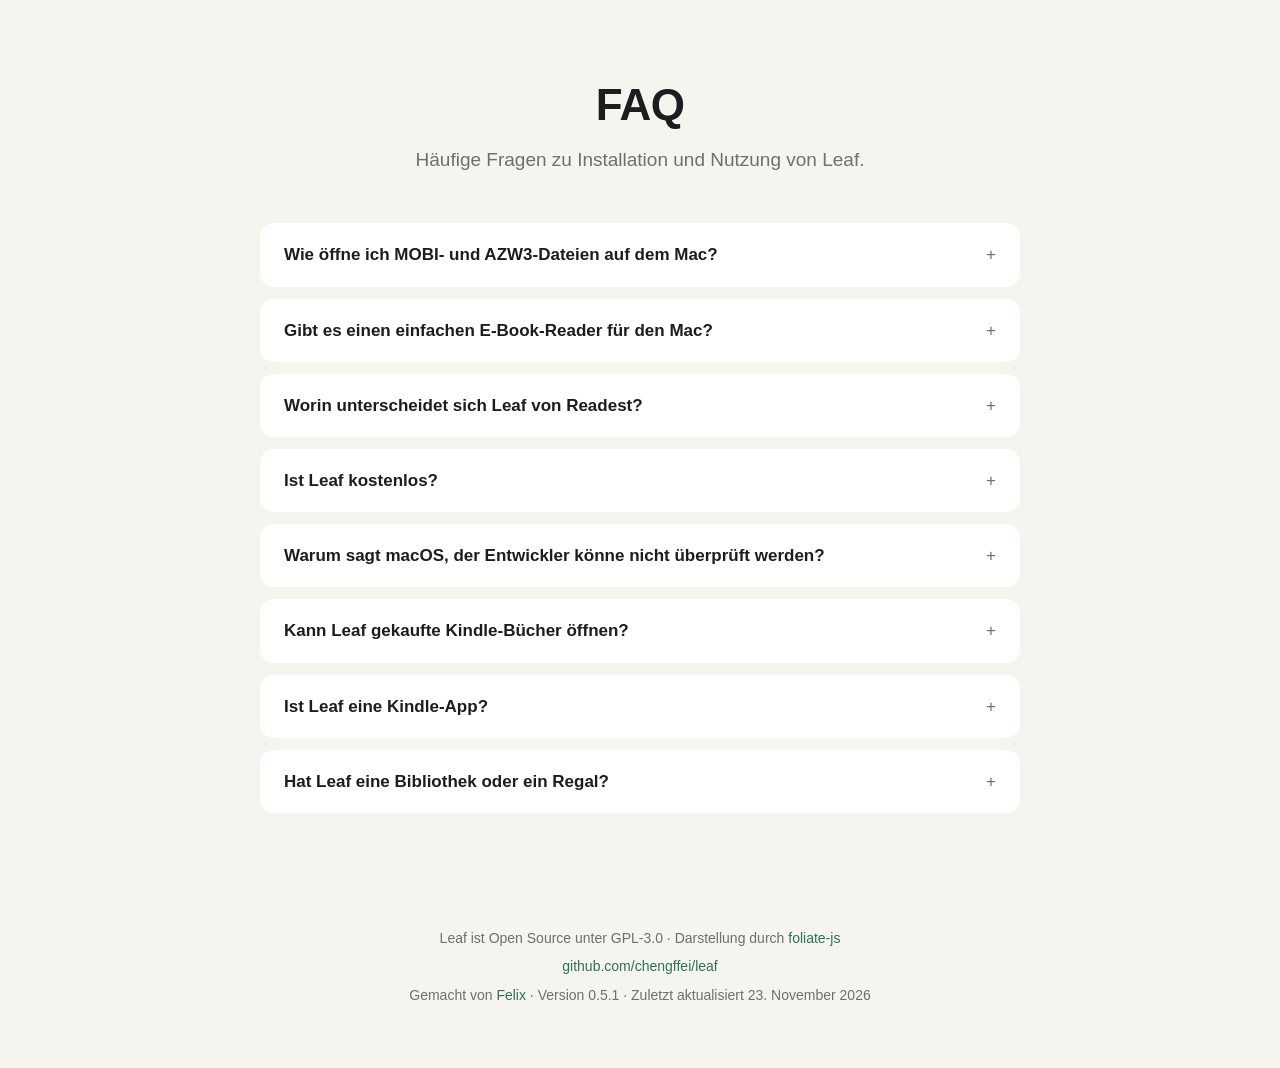
==== commit 5e4d447e: "Per-language contents-panel screenshots with the UI in each language" ====
--- a/docs/de/index.html
+++ b/docs/de/index.html
@@ -442,7 +442,7 @@
       </p>
     </div>
     <div class="shot">
-      <img src="../images/toc.png" width="1600" height="1106" alt="Leaf floating table of contents panel on macOS" loading="lazy">
+      <img src="../images/toc-de.png" width="1600" height="1106" alt="Das Inhaltsverzeichnis-Panel von Leaf, Die Verwandlung" loading="lazy">
     </div>
   </div>
 </section>
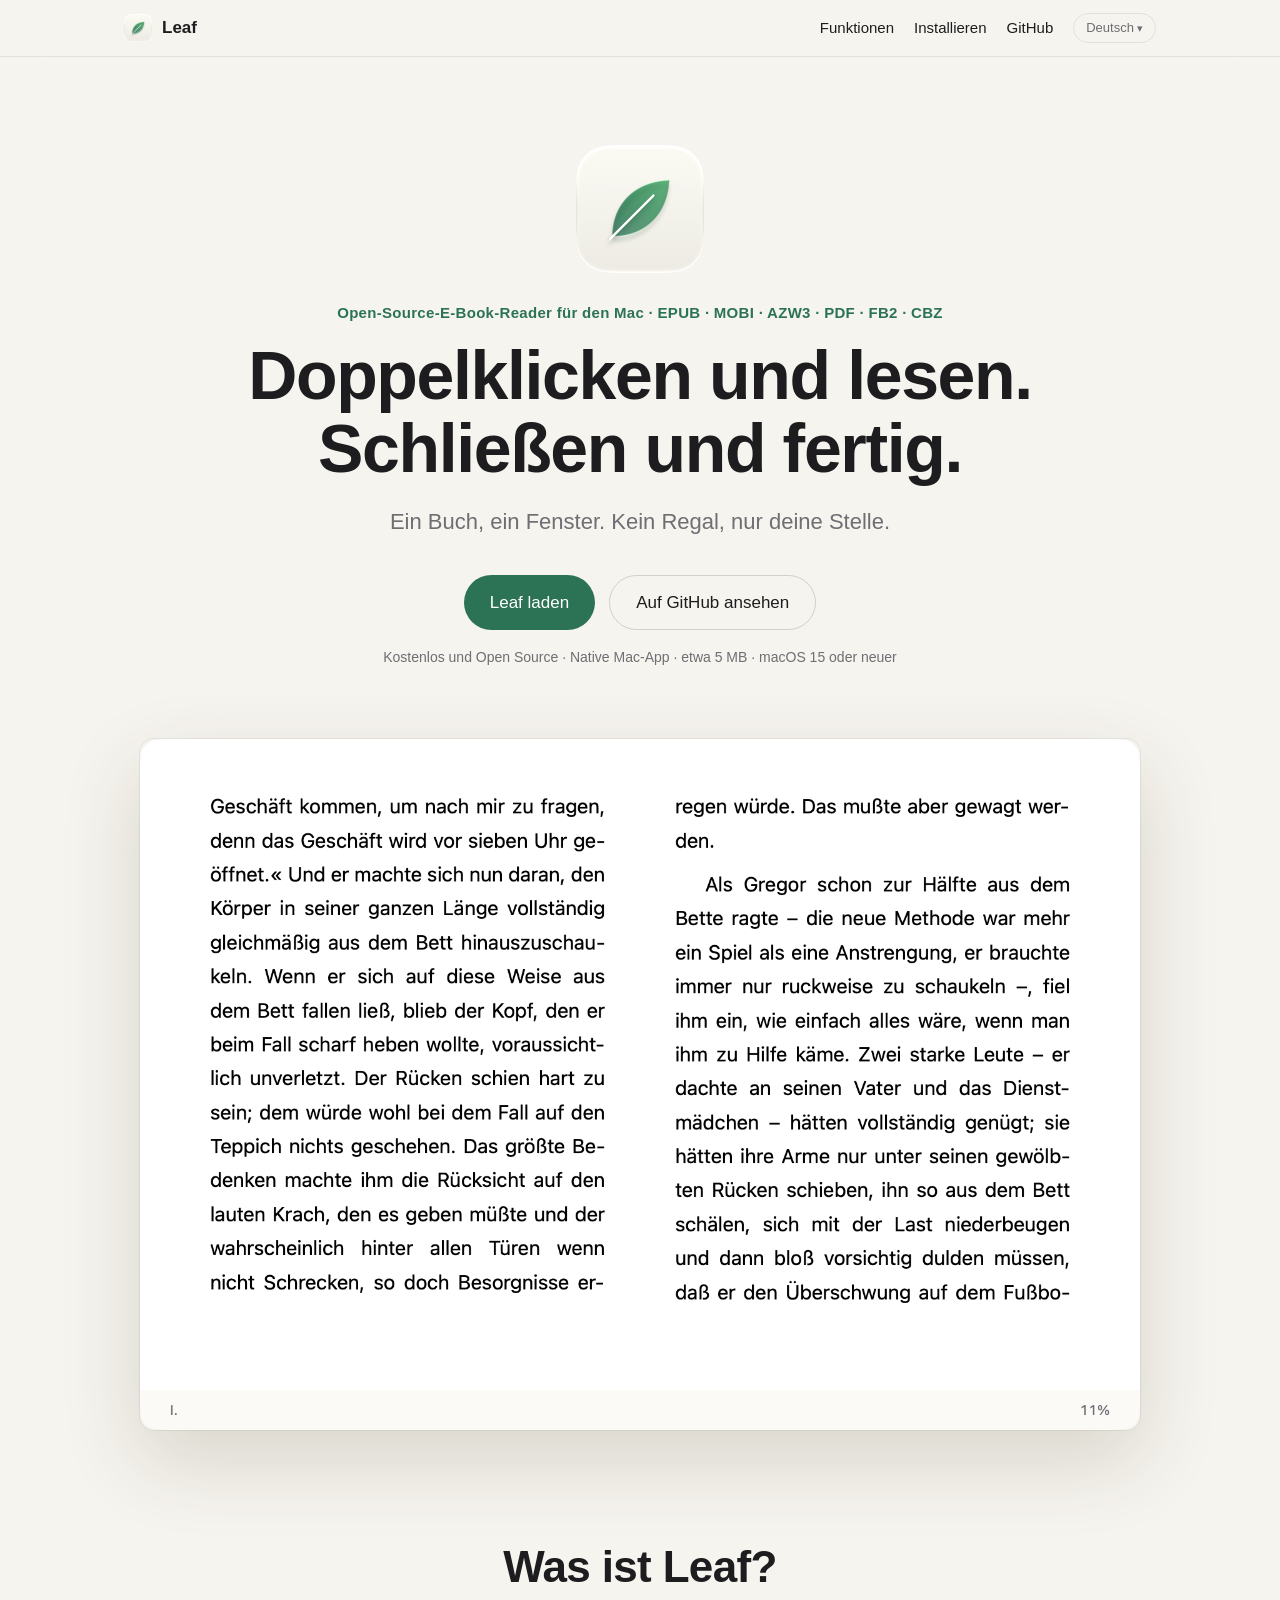
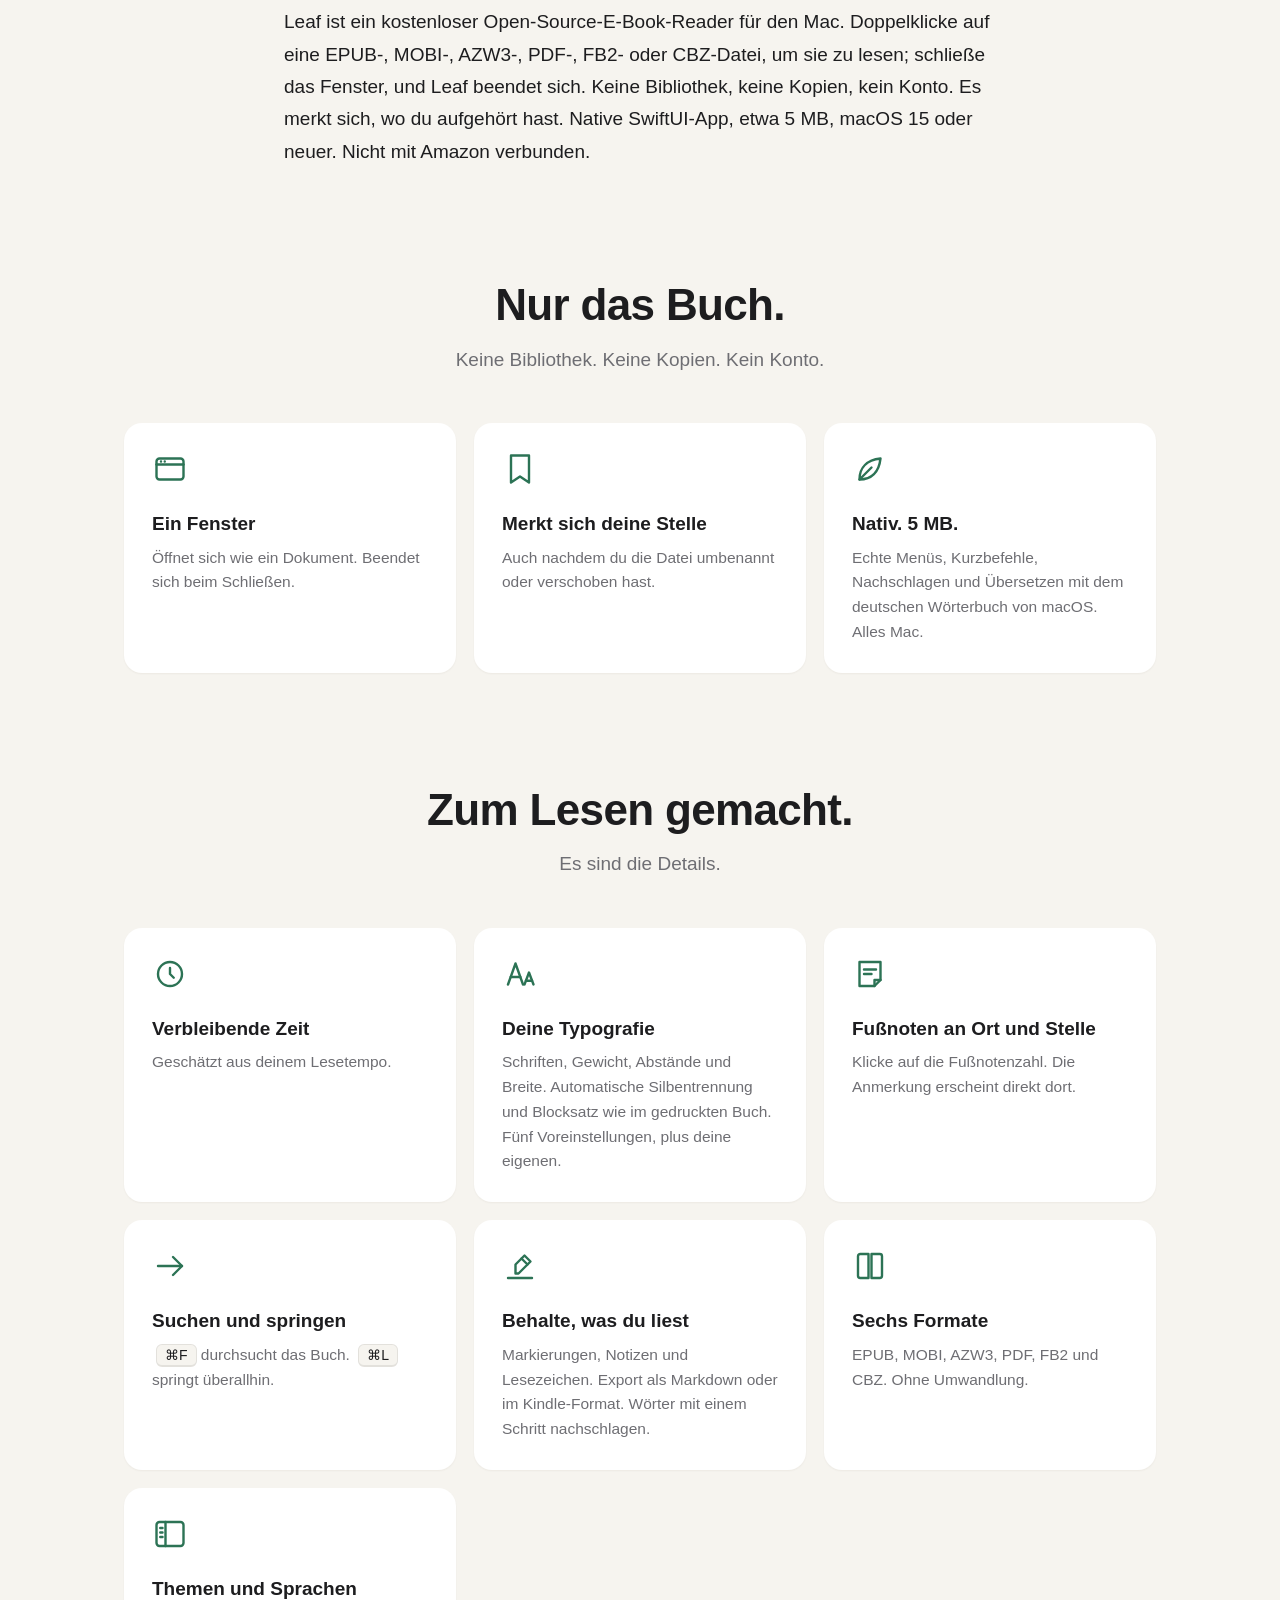
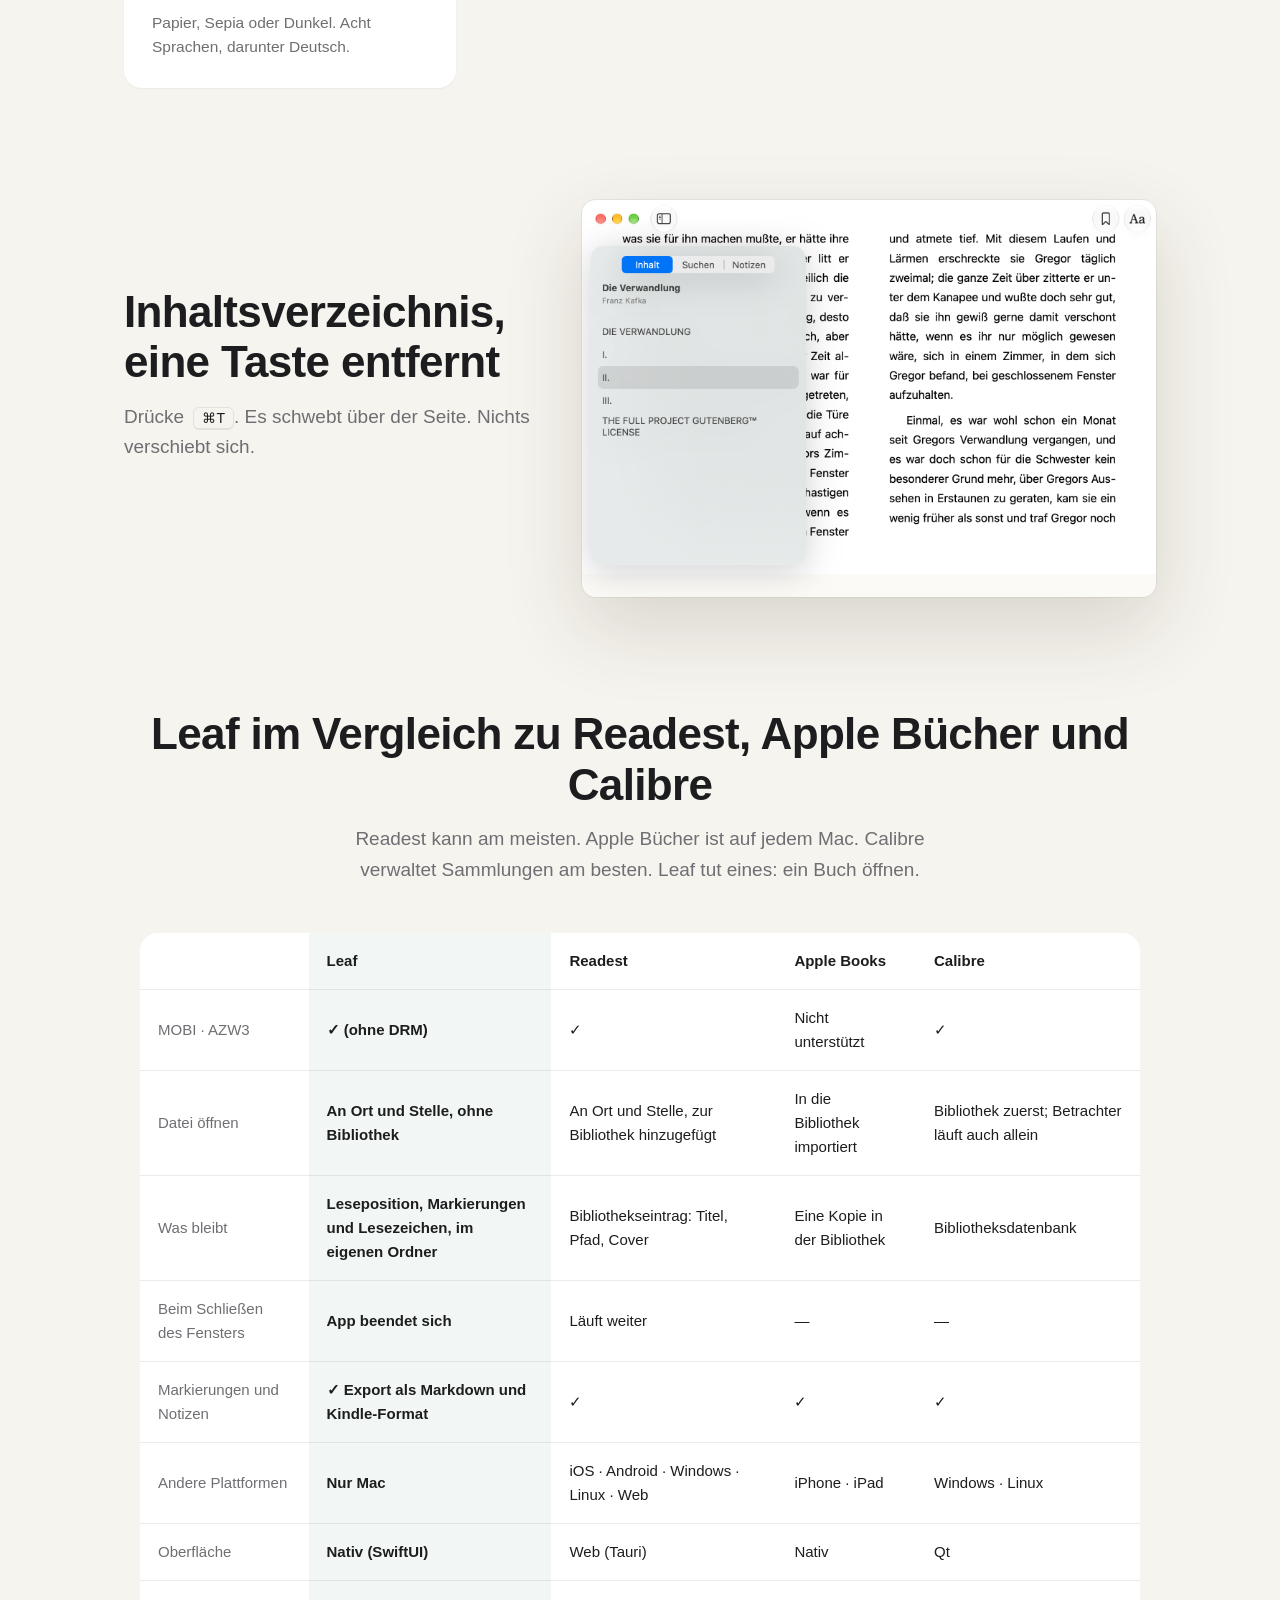
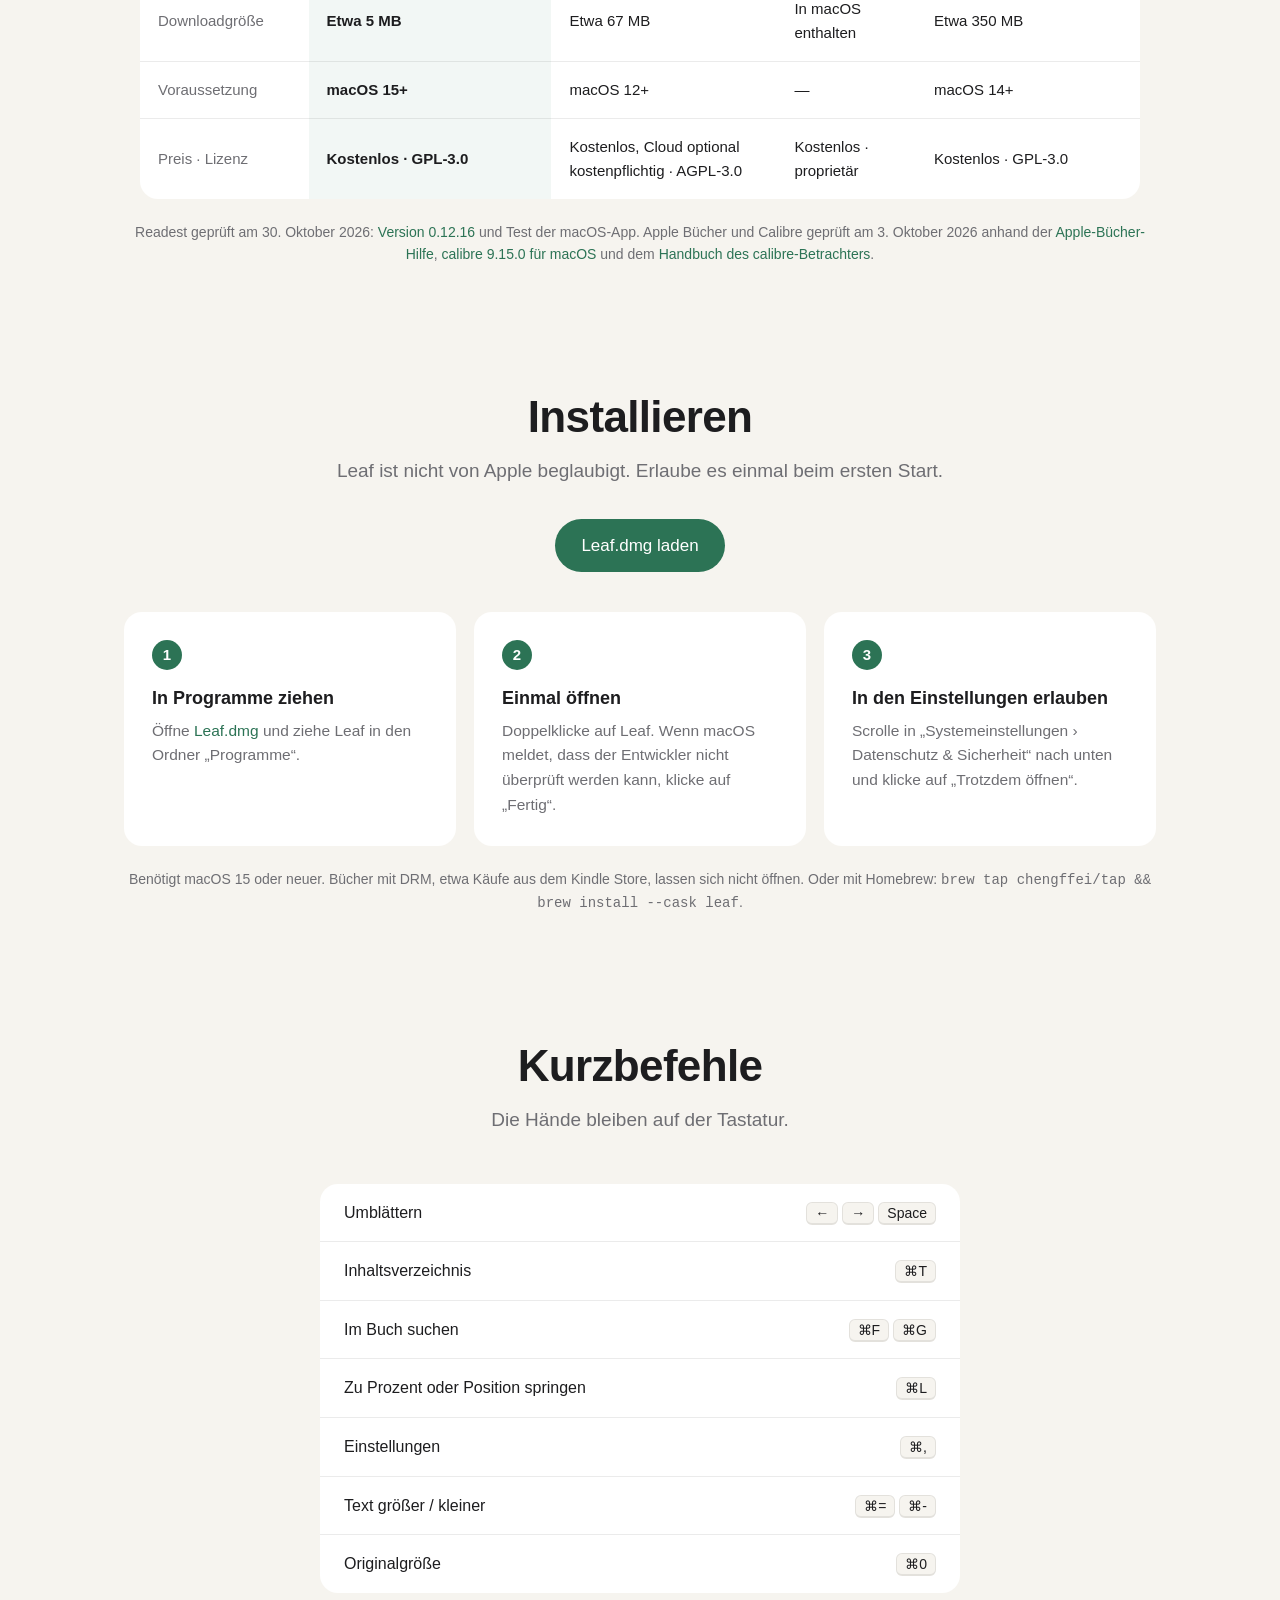
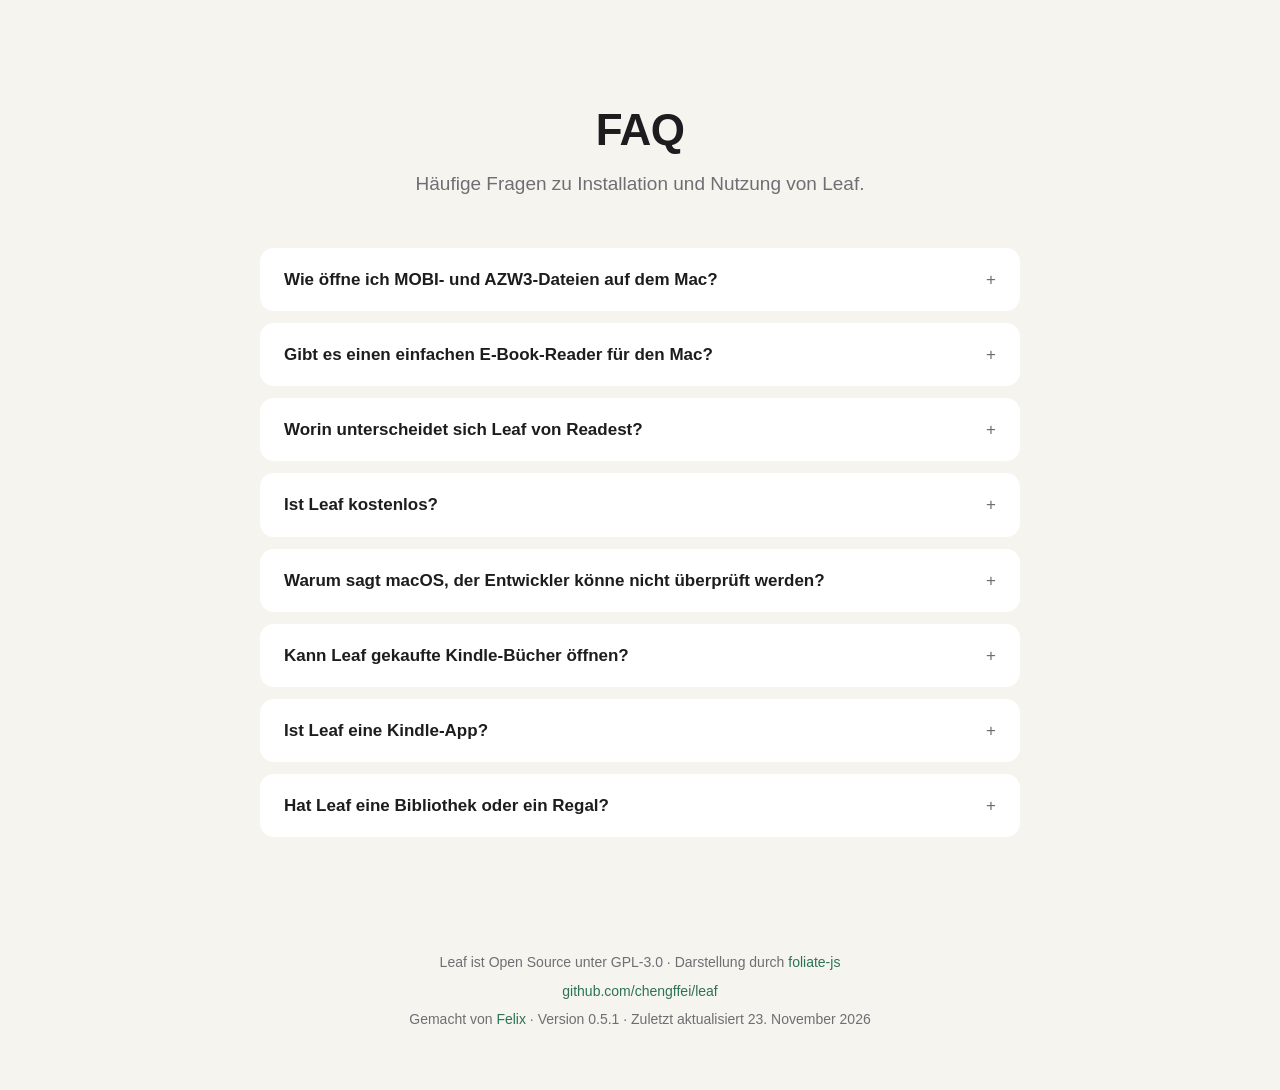
==== commit 0bf1d872: "Install with Homebrew: chengffei/tap" ====
--- a/docs/de/index.html
+++ b/docs/de/index.html
@@ -504,6 +504,7 @@
   <p class="note">
     
     Benötigt macOS 15 oder neuer. Bücher mit DRM, etwa Käufe aus dem Kindle Store, lassen sich nicht öffnen.
+    Oder mit Homebrew: <code>brew tap chengffei/tap &amp;&amp; brew install --cask leaf</code>.
   </p>
 </section>
 
